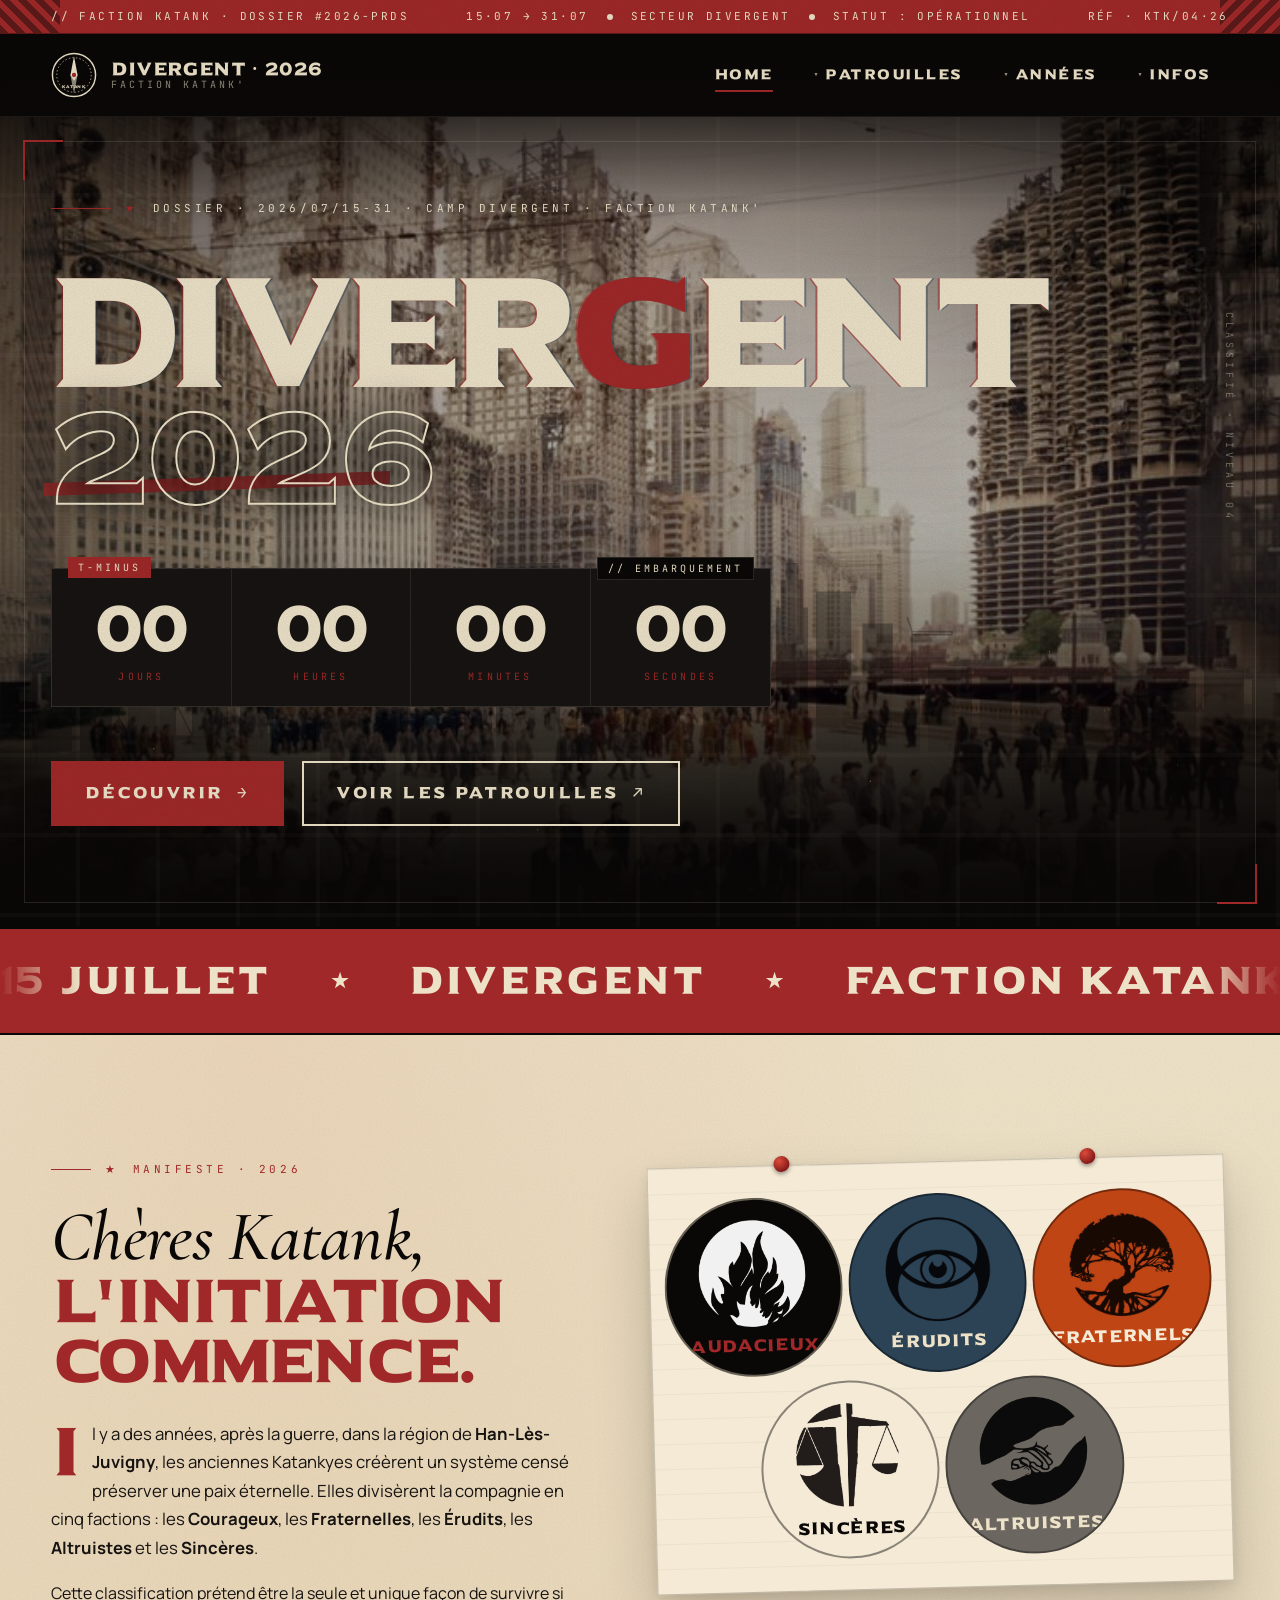
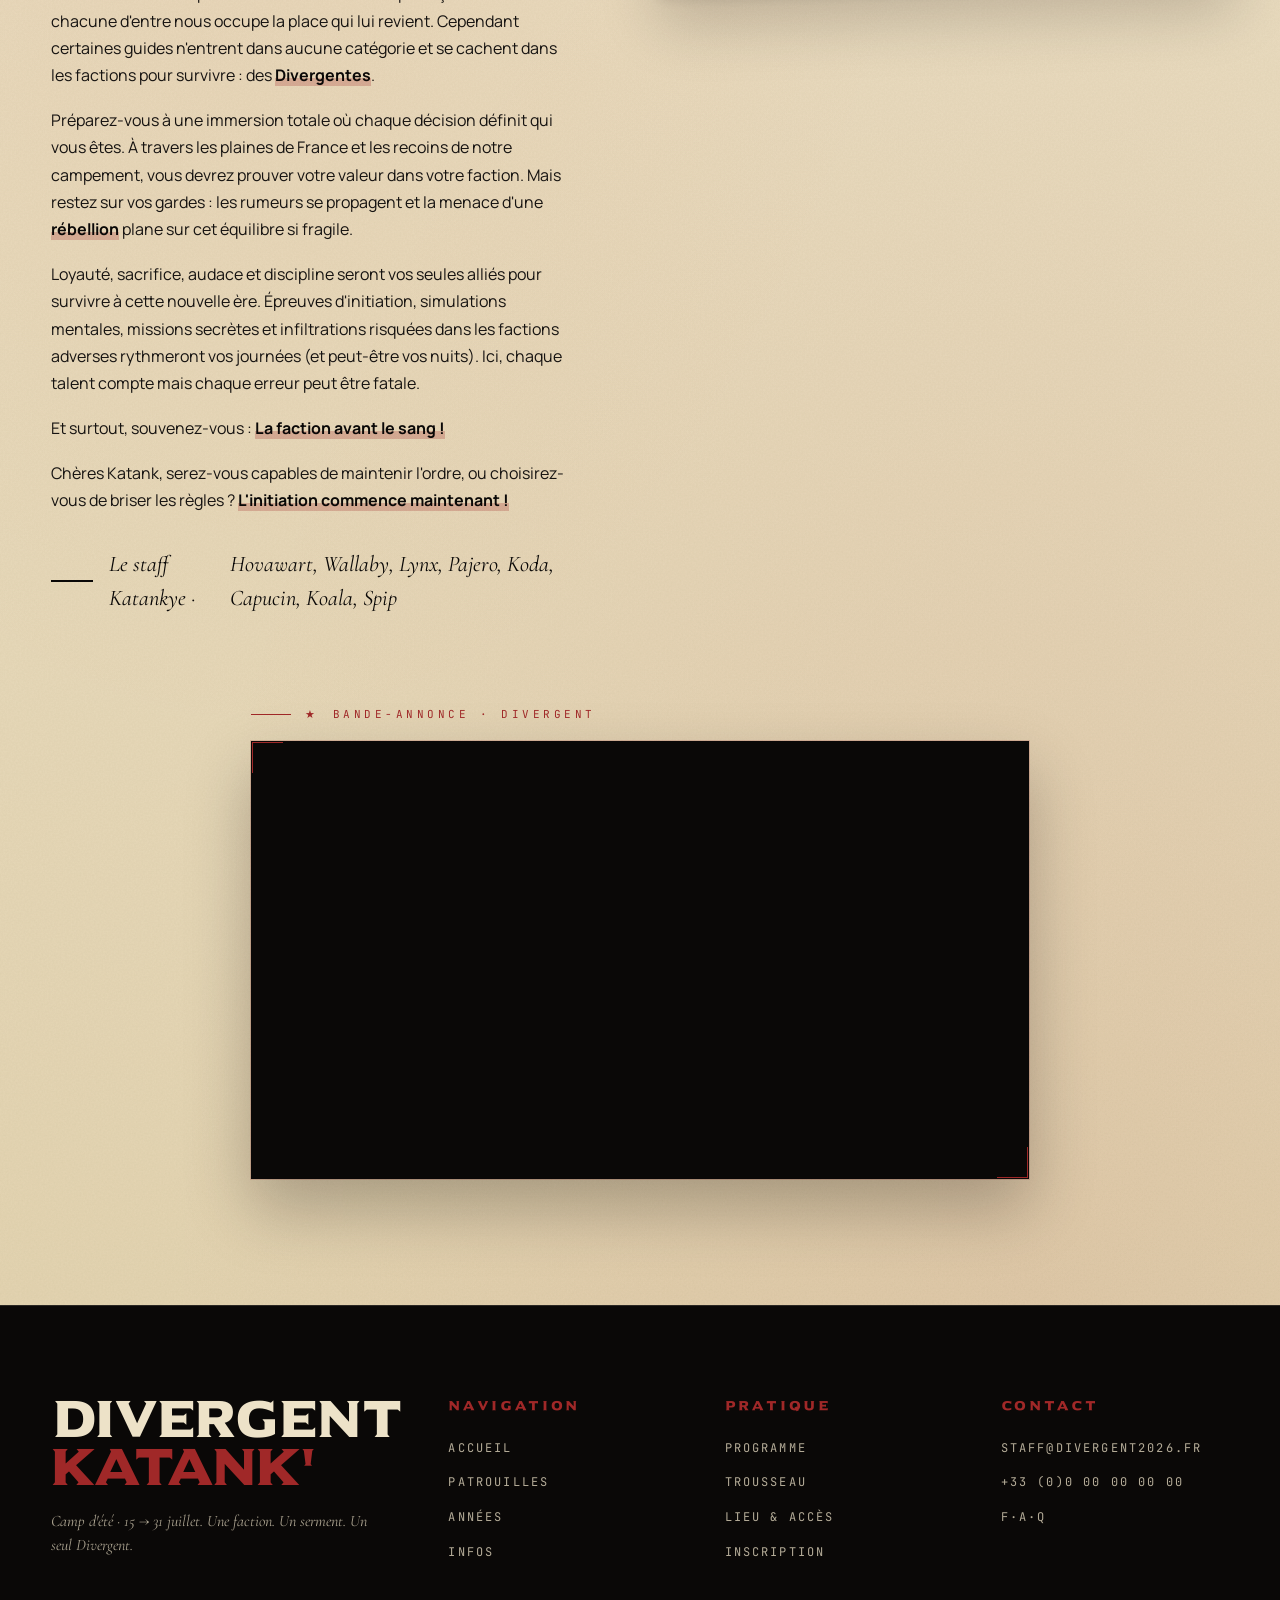
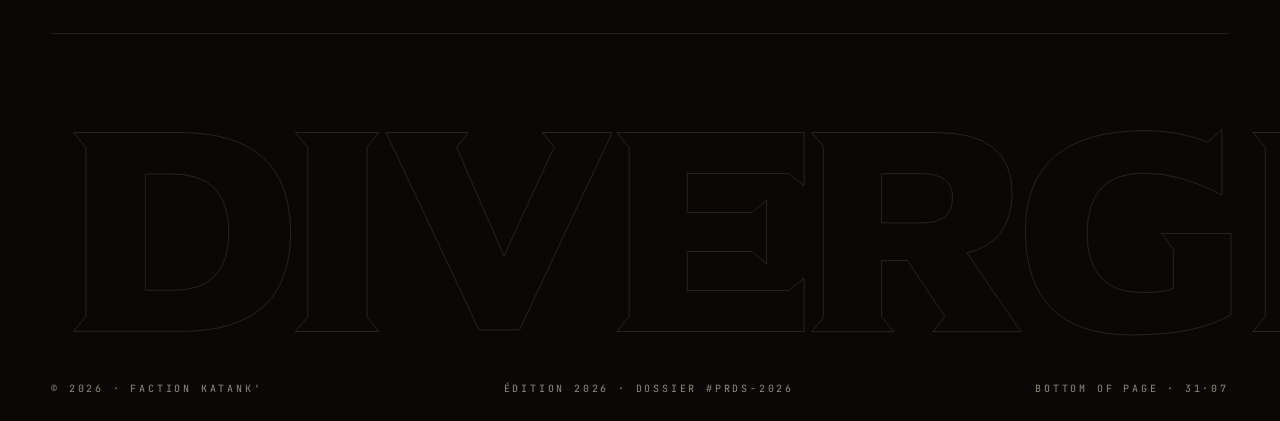
==== index.html @ 26ec63aa "Initial commit · site Divergent 2026 - 12 pages HTML (accueil, 5 patrouilles, 5 années, infos) - Sys" ====
<!DOCTYPE html>
<html lang="fr">
<head>
<meta charset="UTF-8">
<meta name="viewport" content="width=device-width, initial-scale=1.0">
<title>DIVERGENT 2026 — Camp Katank' · Le ralliement des brigands</title>
<meta name="description" content="DIVERGENT 2026 — Camp scout sur le thème Divergent. 15-31 juillet, faction Katank'. Patrouilles, années, infos.">
<link rel="stylesheet" href="css/style.css">
<link rel="icon" href="data:image/svg+xml,%3Csvg xmlns='http://www.w3.org/2000/svg' viewBox='0 0 32 32'%3E%3Crect width='32' height='32' fill='%23a02828'/%3E%3Ctext x='50%25' y='62%25' text-anchor='middle' font-family='Arial Black' font-size='20' fill='%23ede2c8' font-weight='900'%3EP%3C/text%3E%3C/svg%3E">
</head>
<body>

<!-- SVG sprite -->
<svg width="0" height="0" style="position:absolute" aria-hidden="true">
  <defs>
    <symbol id="ic-skull" viewBox="0 0 64 64">
      <path fill="currentColor" d="M32 6c-13 0-22 9-22 21 0 7 3 13 8 17v6c0 3 2 5 4 5h2v-7h3v7h3v-7h3v7h3v-7h3v7h3v-7h2c2 0 4-2 4-5v-6c5-4 8-10 8-17 0-12-9-21-22-21Zm-9 22a4 4 0 1 1 0 8 4 4 0 0 1 0-8Zm18 0a4 4 0 1 1 0 8 4 4 0 0 1 0-8Zm-9 8 4 8h-8l4-8Z"/>
    </symbol>
    <symbol id="ic-knives" viewBox="0 0 64 64">
      <path fill="currentColor" d="M10 8l16 26-4 4L6 12l4-4Zm44 0L38 34l4 4 16-22-4-4Zm-22 30 22 16-4 4-22-16 4-4Zm0 0L10 54l4 4 22-16-4-4Z"/>
    </symbol>
    <symbol id="ic-fleur" viewBox="0 0 64 64">
      <path fill="currentColor" d="M32 4l3 14 14-3-7 13 13 7-14 3 3 14-12-9-12 9 3-14-14-3 13-7-7-13 14 3 3-14Z"/>
    </symbol>
    <symbol id="ic-eye" viewBox="0 0 64 64">
      <circle cx="20" cy="32" r="22" fill="none" stroke="currentColor" stroke-width="3"/>
      <circle cx="44" cy="32" r="22" fill="none" stroke="currentColor" stroke-width="3"/>
      <path fill="none" stroke="currentColor" stroke-width="3" stroke-linejoin="round" d="M12 32 Q22 22 32 22 Q42 22 52 32 Q42 42 32 42 Q22 42 12 32 Z"/>
      <circle cx="32" cy="32" r="5" fill="currentColor"/>
    </symbol>
    <symbol id="ic-flame" viewBox="0 0 64 64">
      <path fill="currentColor" fill-rule="evenodd" d="M32 4
        C29 11 25 16 23 22 C22 26 23 28 25 30
        C22 30 19 32 18 35 C16 33 14 33 13 35
        C13 47 21 60 32 60 C43 60 51 47 51 35
        C50 33 48 33 46 35 C45 32 42 30 39 30
        C41 28 42 26 41 22 C39 16 35 11 32 4 Z
        M32 24 C30 28 28 31 28 36 C28 40 30 42 32 42 C34 42 36 40 36 36 C36 31 34 28 32 24 Z"/>
    </symbol>
    <symbol id="ic-compass" viewBox="0 0 64 64">
      <circle cx="32" cy="32" r="26" fill="none" stroke="currentColor" stroke-width="3"/>
      <circle cx="32" cy="32" r="3" fill="currentColor"/>
      <path fill="currentColor" d="M32 8l4 24-4 8-4-8z"/>
      <path fill="currentColor" opacity="0.55" d="M32 56l-4-24 4-8 4 8z"/>
    </symbol>
    <symbol id="ic-arrow" viewBox="0 0 64 64">
      <path fill="currentColor" d="M58 32 38 12v12H6v16h32v12z"/>
    </symbol>
    <symbol id="ic-knot" viewBox="0 0 64 64">
      <path fill="none" stroke="currentColor" stroke-width="4" stroke-linecap="round" d="M16 16c0 16 32 16 32 32M48 16c0 16-32 16-32 32"/>
    </symbol>
    <symbol id="ic-cross" viewBox="0 0 64 64">
      <path fill="currentColor" d="M28 4h8v22h22v8H36v26h-8V34H6v-8h22z"/>
    </symbol>
    <symbol id="ic-tree" viewBox="0 0 64 64">
      <!-- canopy : large dôme arrondi -->
      <path fill="currentColor" d="M14 26
        C12 32 13 38 17 40
        L47 40 C51 38 52 32 50 26
        C48 16 40 8 32 8 C24 8 16 16 14 26 Z"/>
      <!-- tronc -->
      <path fill="currentColor" d="M28 38 L36 38 L36 50 L28 50 Z"/>
      <!-- racines/branches pendantes -->
      <path fill="none" stroke="currentColor" stroke-width="2.5" stroke-linecap="round" d="M14 50 L20 50 M24 50 L26 50 M30 50 L34 50 M38 50 L40 50 M44 50 L50 50"/>
      <!-- sol -->
      <line x1="10" y1="56" x2="54" y2="56" stroke="currentColor" stroke-width="2.5" stroke-linecap="round"/>
    </symbol>
    <symbol id="ic-scales" viewBox="0 0 64 64">
      <!-- poignée du haut -->
      <rect x="28" y="4" width="8" height="5" fill="currentColor"/>
      <!-- pilier vertical -->
      <rect x="30" y="9" width="4" height="45" fill="currentColor"/>
      <!-- traverse horizontale -->
      <rect x="10" y="14" width="44" height="3" fill="currentColor"/>
      <!-- chaînes -->
      <line x1="14" y1="17" x2="10" y2="26" stroke="currentColor" stroke-width="2"/>
      <line x1="22" y1="17" x2="26" y2="26" stroke="currentColor" stroke-width="2"/>
      <line x1="42" y1="17" x2="38" y2="26" stroke="currentColor" stroke-width="2"/>
      <line x1="50" y1="17" x2="54" y2="26" stroke="currentColor" stroke-width="2"/>
      <!-- plateau gauche (triangle) -->
      <path fill="currentColor" d="M6 26 L30 26 L24 36 C22 38 14 38 12 36 Z"/>
      <!-- plateau droit -->
      <path fill="currentColor" d="M34 26 L58 26 L52 36 C50 38 42 38 40 36 Z"/>
      <!-- base -->
      <rect x="20" y="54" width="24" height="3" fill="currentColor"/>
    </symbol>
    <symbol id="ic-hands" viewBox="0 0 64 64">
      <!-- bras supérieur depuis l'angle haut-gauche, paume tournée vers le bas-droite -->
      <path fill="currentColor" d="M4 8
        C 18 8 30 14 38 22
        C 40 24 40 28 38 30
        L 34 32
        C 30 28 26 24 20 20
        C 14 16 8 14 4 14 Z"/>
      <!-- avant-bras inférieur depuis l'angle bas-droite, paume tournée vers le haut-gauche -->
      <path fill="currentColor" d="M60 56
        C 46 56 34 50 26 42
        C 24 40 24 36 26 34
        L 30 32
        C 34 36 38 40 44 44
        C 50 48 56 50 60 50 Z"/>
      <!-- jonction des deux mains au centre -->
      <path fill="currentColor" d="M28 28 L36 28 L36 36 L28 36 Z"/>
      <circle cx="32" cy="32" r="4" fill="currentColor"/>
    </symbol>

    <!-- Animal emblems (stylized) -->
    <symbol id="an-sika" viewBox="0 0 80 80">
      <path fill="none" stroke="currentColor" stroke-width="2.5" stroke-linejoin="round" d="M20 8c2 4 6 8 8 14m32-14c-2 4-6 8-8 14M14 14c2 4 6 6 10 8m42-8c-2 4-6 6-10 8M28 22c-4 4-8 14-8 24s8 26 20 26 20-16 20-26-4-20-8-24"/>
      <circle cx="33" cy="44" r="2.5" fill="currentColor"/>
      <circle cx="47" cy="44" r="2.5" fill="currentColor"/>
      <path fill="currentColor" d="M40 56l-5 6h10z"/>
    </symbol>
    <symbol id="an-corsac" viewBox="0 0 80 80">
      <path fill="none" stroke="currentColor" stroke-width="2.5" stroke-linejoin="round" d="M14 22 24 8l8 14m32 0L56 8 48 22M24 22c-6 6-10 18-10 28 0 16 12 22 26 22s26-6 26-22c0-10-4-22-10-28"/>
      <path fill="currentColor" d="M40 38c-4 0-8 4-8 8 4-2 8-2 8-2s4 0 8 2c0-4-4-8-8-8Z"/>
      <circle cx="32" cy="32" r="2.5" fill="currentColor"/>
      <circle cx="48" cy="32" r="2.5" fill="currentColor"/>
    </symbol>
    <symbol id="an-wallaby" viewBox="0 0 80 80">
      <path fill="none" stroke="currentColor" stroke-width="2.5" stroke-linejoin="round" d="M30 8c-4 6-6 14-6 20 0 8 6 14 16 14s16-6 16-14c0-6-2-14-6-20M24 36c-8 6-14 18-14 28h12l4-8h28l4 8h12c0-10-6-22-14-28"/>
      <circle cx="35" cy="22" r="2.5" fill="currentColor"/>
      <circle cx="45" cy="22" r="2.5" fill="currentColor"/>
    </symbol>
    <symbol id="an-choussingha" viewBox="0 0 80 80">
      <path fill="none" stroke="currentColor" stroke-width="2.5" stroke-linejoin="round" d="M24 6 28 22M40 4l-2 18M56 6 52 22m-22-4c-6 6-10 16-10 26 0 16 10 26 22 26s22-10 22-26c0-10-4-20-10-26"/>
      <circle cx="32" cy="40" r="2.5" fill="currentColor"/>
      <circle cx="48" cy="40" r="2.5" fill="currentColor"/>
      <path fill="currentColor" d="M40 52c-4 0-6 2-6 4l6 4 6-4c0-2-2-4-6-4Z"/>
    </symbol>
    <symbol id="an-spip" viewBox="0 0 80 80">
      <path fill="none" stroke="currentColor" stroke-width="2.5" stroke-linejoin="round" d="M28 14c-6-2-12 0-14 8s2 14 6 18c-4 4-8 12-8 22 0 8 12 14 28 14s28-6 28-14c0-10-4-18-8-22 4-4 8-10 6-18s-8-10-14-8M28 14c2-4 6-6 12-6s10 2 12 6"/>
      <circle cx="32" cy="44" r="2.5" fill="currentColor"/>
      <circle cx="48" cy="44" r="2.5" fill="currentColor"/>
    </symbol>
    <symbol id="an-hovawart" viewBox="0 0 80 80">
      <path fill="none" stroke="currentColor" stroke-width="2.5" stroke-linejoin="round" d="M20 14c-4 6-2 14 0 18-2 4-4 12-4 22 0 12 10 18 24 18s24-6 24-18c0-10-2-18-4-22 2-4 4-12 0-18-6 4-12 8-20 8s-14-4-20-8Z"/>
      <circle cx="32" cy="44" r="2.5" fill="currentColor"/>
      <circle cx="48" cy="44" r="2.5" fill="currentColor"/>
      <path fill="currentColor" d="M38 56h4l2 6h-8z"/>
    </symbol>
    <symbol id="an-lynx" viewBox="0 0 80 80">
      <path fill="none" stroke="currentColor" stroke-width="2.5" stroke-linejoin="round" d="M22 8 28 22m32-14L52 22m-30 0c-4 4-6 12-6 22 0 16 10 26 22 26s22-10 22-26c0-10-2-18-6-22"/>
      <path fill="currentColor" d="M30 38c2 0 4 2 4 4s-2 4-4 4-4-2-4-4 2-4 4-4Zm20 0c2 0 4 2 4 4s-2 4-4 4-4-2-4-4 2-4 4-4Z"/>
      <path fill="none" stroke="currentColor" stroke-width="2" d="M28 56c4 4 8 4 12 4s8 0 12-4"/>
    </symbol>
    <symbol id="an-barasingha" viewBox="0 0 80 80">
      <path fill="none" stroke="currentColor" stroke-width="2.5" stroke-linejoin="round" d="M16 8c2 6 6 12 10 16M64 8c-2 6-6 12-10 16M10 18c4 4 8 6 14 8m46-8c-4 4-8 6-14 8M22 18c4 4 6 8 8 14m38-14c-4 4-6 8-8 14M26 32c-4 6-8 16-8 24 0 14 10 22 22 22s22-8 22-22c0-8-4-18-8-24"/>
      <circle cx="33" cy="48" r="2.5" fill="currentColor"/>
      <circle cx="47" cy="48" r="2.5" fill="currentColor"/>
    </symbol>
  </defs>
</svg>

<div class="grain-overlay" aria-hidden="true"></div>

<!-- Top tape -->
<div class="top-tape" role="banner">
  <span>// FACTION KATANK · DOSSIER #2026-PRDS</span>
  <div class="top-tape__center">
    <span>15·07 → 31·07</span>
    <span class="top-tape__dot"></span>
    <span>SECTEUR DIVERGENT</span>
    <span class="top-tape__dot"></span>
    <span>STATUT : OPÉRATIONNEL</span>
  </div>
  <span>RÉF · KTK/04·26</span>
</div>

<!-- Header -->
<header class="site-header">
  <nav class="nav" aria-label="Navigation principale">
    <a href="index.html" class="logo" aria-label="Retour à l'accueil — DIVERGENT 2026">
      <svg class="logo__mark" viewBox="0 0 64 64" aria-hidden="true">
        <circle cx="32" cy="32" r="30" fill="none" stroke="currentColor" stroke-width="2"/>
        <circle cx="32" cy="32" r="24" fill="none" stroke="currentColor" stroke-width="1" stroke-dasharray="2 3"/>
        <path fill="currentColor" d="M32 6l5 26-5 8-5-8z"/>
        <path fill="currentColor" opacity="0.6" d="M32 58l-5-26 5-8 5 8z"/>
        <circle cx="32" cy="32" r="3" fill="#a02828"/>
        <text x="32" y="50" text-anchor="middle" font-family="Universal Serif, serif" font-size="6" fill="currentColor" font-weight="900" letter-spacing="1">KATANK</text>
      </svg>
      <span class="logo__txt">
        <span>Divergent · 2026</span>
        <small>Faction Katank'</small>
      </span>
    </a>

    <ul class="nav-list" role="menubar">
      <li class="nav-item"><a href="index.html" class="nav-link">Home</a></li>

      <li class="nav-item">
        <a href="patrouille-guepards.html" class="nav-link" aria-haspopup="true" aria-expanded="false">Patrouilles</a>
        <div class="dropdown">
          <a href="patrouille-guepards.html">Guépards <small>01</small></a>
          <a href="patrouille-loups.html">Loups <small>02</small></a>
          <a href="patrouille-eperviers.html">Eperviers <small>03</small></a>
          <a href="patrouille-pumas.html">Pumas <small>04</small></a>
          <a href="patrouille-castors.html">Castors <small>05</small></a>
        </div>
      </li>

      <li class="nav-item">
        <a href="annees.html" class="nav-link" aria-haspopup="true" aria-expanded="false">Années</a>
        <div class="dropdown">
          <a href="annee-1.html">1<sup>ère</sup> année <small>Recrues</small></a>
          <a href="annee-2.html">2<sup>ème</sup> année <small>Initiés</small></a>
          <a href="annee-3.html">3<sup>ème</sup> année <small>Coureurs</small></a>
          <a href="annee-4.html">4<sup>ème</sup> année <small>Vétérans</small></a>
          <a href="annee-5.html">5<sup>ème</sup> année <small>Doyens</small></a>
        </div>
      </li>

      <li class="nav-item">
        <a href="infos.html" class="nav-link" aria-haspopup="true" aria-expanded="false">Infos</a>
        <div class="dropdown">
          <a href="infos.html#programme">Programme <small>01</small></a>
          <a href="infos.html#trousseau">Trousseau <small>02</small></a>
          <a href="infos.html#lieu">Lieu &amp; Accès <small>03</small></a>
          <a href="infos.html#inscription">Inscription <small>04</small></a>
          <a href="infos.html#contact">Contact <small>05</small></a>
          <a href="infos.html#faq">F·A·Q <small>06</small></a>
        </div>
      </li>
    </ul>

    <button class="burger" aria-label="Ouvrir le menu" aria-expanded="false">
      <span></span><span></span><span></span>
    </button>
  </nav>
</header>

<!-- HERO -->
<section class="hero ink-bg" id="hero">

  <!-- Background : monde de Divergent — Chicago dévastée -->
  <div class="hero-bg" aria-hidden="true">
    <div class="hero-bg__photo"></div>
    <div class="hero-bg__fence"></div>

    <!-- skyline brisée façon Divergent : Willis Tower, Hancock, ponts, grues, antennes -->
    <svg class="hero-bg__skyline" viewBox="0 0 1600 600" preserveAspectRatio="xMidYMax slice">
      <defs>
        <linearGradient id="sky-grad" x1="0" y1="0" x2="0" y2="1">
          <stop offset="0%" stop-color="#0a0807" stop-opacity="0.55"/>
          <stop offset="60%" stop-color="#0a0807" stop-opacity="0.92"/>
          <stop offset="100%" stop-color="#0a0807" stop-opacity="1"/>
        </linearGradient>
        <linearGradient id="window-glow" x1="0" y1="0" x2="0" y2="1">
          <stop offset="0%" stop-color="#c44512" stop-opacity="0.6"/>
          <stop offset="100%" stop-color="#a02828" stop-opacity="0"/>
        </linearGradient>
      </defs>

      <!-- ground & rubble -->
      <path fill="url(#sky-grad)" d="M0 380
        L60 376 L80 384 L120 372 L160 380
        L200 360 L240 365 L280 348 L320 360
        L360 352 L400 360 L440 350 L480 358
        L520 348 L560 355 L600 348 L640 354
        L680 345 L720 352 L760 340 L800 348
        L840 340 L880 348 L920 336 L960 344
        L1000 336 L1040 342 L1080 332 L1120 340
        L1160 330 L1200 336 L1240 328 L1280 336
        L1320 328 L1360 336 L1400 326 L1440 332
        L1480 322 L1520 330 L1560 320 L1600 328
        L1600 600 L0 600 Z"/>

      <!-- background buildings (small/distant) -->
      <g fill="rgba(10,8,7,0.85)" stroke="rgba(196,69,21,0.10)" stroke-width="1">
        <rect x="40"  y="280" width="50" height="100"/>
        <rect x="100" y="290" width="40" height="90"/>
        <rect x="160" y="270" width="60" height="110"/>
        <rect x="240" y="285" width="45" height="95"/>
        <rect x="300" y="295" width="35" height="85"/>
        <rect x="345" y="275" width="55" height="105"/>
        <rect x="410" y="285" width="40" height="95"/>
        <rect x="460" y="290" width="50" height="90"/>
        <rect x="520" y="280" width="45" height="100"/>
        <rect x="580" y="295" width="35" height="85"/>
        <rect x="1050" y="285" width="50" height="95"/>
        <rect x="1110" y="295" width="40" height="85"/>
        <rect x="1160" y="275" width="55" height="105"/>
        <rect x="1225" y="285" width="40" height="95"/>
        <rect x="1275" y="295" width="50" height="85"/>
        <rect x="1335" y="280" width="45" height="100"/>
        <rect x="1390" y="285" width="55" height="95"/>
        <rect x="1455" y="295" width="40" height="85"/>
        <rect x="1505" y="278" width="50" height="102"/>
        <rect x="1565" y="290" width="35" height="90"/>
      </g>

      <!-- Mid-ground iconic skyscrapers -->
      <g fill="#0a0807" stroke="rgba(196,69,21,0.18)" stroke-width="1.5">
        <!-- Willis Tower (broken top) -->
        <path d="M620 100 L620 380 L700 380 L700 100 L686 100 L686 60 L678 60 L678 100 L670 100 L670 30 L660 22 L650 30 L650 100 L642 100 L642 78 L634 78 L634 100 Z"/>
        <!-- Antenna fractured -->
        <line x1="660" y1="22" x2="666" y2="-10" stroke="#0a0807" stroke-width="3"/>
        <line x1="660" y1="22" x2="652" y2="-4" stroke="#0a0807" stroke-width="2"/>
        <!-- Hancock Center (tapered) -->
        <path d="M880 380 L920 380 L928 110 L922 110 L920 50 L880 50 L878 110 L872 110 Z"/>
        <line x1="900" y1="50" x2="904" y2="0" stroke="#0a0807" stroke-width="3"/>
        <line x1="900" y1="50" x2="896" y2="10" stroke="#0a0807" stroke-width="2"/>
        <!-- Aon Center -->
        <rect x="780" y="160" width="70" height="220"/>
        <!-- Trump Tower (stepped) -->
        <path d="M970 380 L1010 380 L1010 200 L1004 200 L1004 165 L998 165 L998 130 L982 130 L982 165 L976 165 L976 200 L970 200 Z"/>
        <!-- Smaller tower with broken corner -->
        <path d="M730 380 L770 380 L770 240 L760 220 L745 230 L730 220 Z"/>
        <!-- Broken wall on the left -->
        <path d="M380 380 L460 380 L460 200 L455 195 L450 220 L440 210 L430 230 L420 215 L410 240 L400 225 L390 245 L385 230 L380 250 Z"/>
        <!-- Right side towers -->
        <rect x="1020" y="180" width="44" height="200"/>
        <rect x="1078" y="220" width="38" height="160"/>
      </g>

      <!-- Window glow rectangles (sparse, like surviving lights) -->
      <g fill="url(#window-glow)" opacity="0.8">
        <rect x="624" y="180" width="6" height="6"/>
        <rect x="640" y="200" width="6" height="6"/>
        <rect x="656" y="160" width="6" height="6"/>
        <rect x="676" y="240" width="6" height="6"/>
        <rect x="690" y="210" width="6" height="6"/>
        <rect x="884" y="220" width="6" height="6"/>
        <rect x="900" y="270" width="6" height="6"/>
        <rect x="916" y="190" width="6" height="6"/>
        <rect x="794" y="240" width="6" height="6"/>
        <rect x="810" y="280" width="6" height="6"/>
        <rect x="826" y="220" width="6" height="6"/>
        <rect x="980" y="220" width="6" height="6"/>
        <rect x="996" y="280" width="6" height="6"/>
        <rect x="1030" y="240" width="6" height="6"/>
        <rect x="1046" y="290" width="6" height="6"/>
        <rect x="1086" y="280" width="6" height="6"/>
        <rect x="1102" y="320" width="6" height="6"/>
      </g>

      <!-- Cranes / antennas -->
      <g stroke="#0a0807" stroke-width="2" fill="none" opacity="0.9">
        <path d="M520 380 L520 240 L580 240 L580 244 L520 244 M520 240 L514 220"/>
        <path d="M1140 380 L1140 230 L1190 230 L1190 234 L1140 234 M1140 230 L1134 212"/>
      </g>

      <!-- Bridge fragment (Divergent's broken bridge) -->
      <g fill="#0a0807" stroke="rgba(196,69,21,0.25)" stroke-width="1.5">
        <path d="M0 360 L260 360 L260 366 L0 366 Z"/>
        <path d="M0 348 L80 348 L80 354 L0 354 Z" opacity="0.7"/>
        <!-- Bridge truss -->
        <path d="M40 360 L60 320 L80 360 L100 320 L120 360 L140 320 L160 360 L180 320 L200 360 L220 320 L240 360" stroke="#0a0807" stroke-width="2" fill="none"/>
        <!-- Broken end -->
        <path d="M260 360 L290 380 L320 360 L300 380 L260 366 Z" opacity="0.7"/>
      </g>
      <g fill="#0a0807" stroke="rgba(196,69,21,0.20)" stroke-width="1.5">
        <path d="M1340 360 L1600 360 L1600 366 L1340 366 Z"/>
        <path d="M1500 348 L1600 348 L1600 354 L1500 354 Z" opacity="0.7"/>
        <path d="M1360 360 L1380 322 L1400 360 L1420 322 L1440 360 L1460 322 L1480 360 L1500 322 L1520 360 L1540 322 L1560 360" stroke="#0a0807" stroke-width="2" fill="none"/>
      </g>

      <!-- The fence : iconic Divergent wall -->
      <g stroke="rgba(237,226,200,0.10)" stroke-width="1" fill="none">
        <path d="M0 380 L0 240 M40 380 L40 230 M80 380 L80 235 M1520 380 L1520 230 M1560 380 L1560 240 M1600 380 L1600 235"/>
        <path d="M0 240 L80 235 M1520 230 L1600 235"/>
      </g>

      <!-- Lone scout silhouette on a ledge (Tris-style) -->
      <g fill="#0a0807" transform="translate(750 380)">
        <rect x="-40" y="-8" width="80" height="8"/>
        <path d="M0 -8 L0 -28 M-4 -28 L4 -28 L4 -50 L-4 -50 Z M0 -50 L0 -62 L-3 -64 L3 -64 Z"/>
      </g>
    </svg>

    <!-- Faction emblems drifting -->
    <svg class="hero-bg__faction hero-bg__faction--1" viewBox="0 0 100 100"><circle cx="50" cy="50" r="46" fill="none" stroke="currentColor" stroke-width="0.6"/><circle cx="50" cy="50" r="34" fill="none" stroke="currentColor" stroke-width="0.6"/><path d="M50 6 L54 50 L50 54 L46 50 Z M50 94 L54 50 L50 46 L46 50 Z M6 50 L50 46 L54 50 L50 54 Z M94 50 L50 54 L46 50 L50 46 Z" fill="currentColor"/><text x="50" y="82" text-anchor="middle" font-family="Universal Serif, serif" font-size="6" fill="currentColor" letter-spacing="2">DAUNTLESS</text></svg>
    <svg class="hero-bg__faction hero-bg__faction--2" viewBox="0 0 100 100"><circle cx="50" cy="50" r="46" fill="none" stroke="currentColor" stroke-width="0.6"/><path d="M50 14 L86 50 L50 86 L14 50 Z" fill="none" stroke="currentColor" stroke-width="0.6"/><circle cx="50" cy="50" r="6" fill="currentColor"/><text x="50" y="92" text-anchor="middle" font-family="Universal Serif, serif" font-size="6" fill="currentColor" letter-spacing="2">KATANK</text></svg>

    <div class="hero-bg__fog"></div>
    <div class="hero-bg__embers"></div>
    <div class="hero-bg__vignette"></div>
  </div>

  <div class="hero__brackets" aria-hidden="true"></div>

  <div class="hero__codeline" data-reveal>
    <span>★</span>
    DOSSIER · 2026/07/15-31 · CAMP&nbsp;DIVERGENT · FACTION&nbsp;KATANK'
  </div>

  <h1 class="hero__title" data-reveal data-reveal-delay="1">
    <span class="hero__divergent">DIVER<em>G</em>ENT</span>
    <span class="hero__row2">
      <span class="hero__year">2026</span>
    </span>
  </h1>

  <div class="countdown" data-reveal data-reveal-delay="2" aria-label="Compte à rebours avant le départ">
    <div class="cd-cell"><span class="cd-num" id="cd-d">00</span><span class="cd-lbl">Jours</span></div>
    <div class="cd-cell"><span class="cd-num" id="cd-h">00</span><span class="cd-lbl">Heures</span></div>
    <div class="cd-cell"><span class="cd-num" id="cd-m">00</span><span class="cd-lbl">Minutes</span></div>
    <div class="cd-cell"><span class="cd-num" id="cd-s">00</span><span class="cd-lbl">Secondes</span></div>
  </div>

  <div class="cta-row" data-reveal data-reveal-delay="3">
    <a class="btn btn--primary" href="#welcome">
      <span>Découvrir</span>
      <span class="btn__arrow">→</span>
    </a>
    <a class="btn btn--ghost" href="patrouille-guepards.html">
      <span>Voir les Patrouilles</span>
      <span class="btn__arrow">↗</span>
    </a>
  </div>

  <div class="hero__meta">CLASSIFIÉ · NIVEAU 04</div>
</section>

<!-- Marquee -->
<div class="marquee" aria-hidden="true">
  <div class="marquee__track">
    <span class="marquee__item">15 JUILLET<span class="marquee__star"></span>DIVERGENT<span class="marquee__star"></span>FACTION KATANK'<span class="marquee__star"></span>HAN-LÈS-JUVIGNY<span class="marquee__star"></span>15 JUILLET<span class="marquee__star"></span>DIVERGENT<span class="marquee__star"></span>FACTION KATANK'<span class="marquee__star"></span>HAN-LÈS-JUVIGNY<span class="marquee__star"></span></span>
    <span class="marquee__item" aria-hidden="true">15 JUILLET<span class="marquee__star"></span>DIVERGENT<span class="marquee__star"></span>FACTION KATANK'<span class="marquee__star"></span>HAN-LÈS-JUVIGNY<span class="marquee__star"></span>15 JUILLET<span class="marquee__star"></span>DIVERGENT<span class="marquee__star"></span>FACTION KATANK'<span class="marquee__star"></span>HAN-LÈS-JUVIGNY<span class="marquee__star"></span></span>
  </div>
</div>

<!-- Welcome -->
<section class="welcome paper-bg" id="welcome">
  <div class="welcome__inner">
    <div data-reveal>
      <p class="welcome__label"><span>★</span> Manifeste · 2026</p>
      <h2 class="welcome__title">
        Chères Katank,
        <em>l'initiation commence.</em>
      </h2>

      <p class="welcome__lead">
        Il y a des années, après la guerre, dans la région de <strong>Han-Lès-Juvigny</strong>,
        les anciennes Katankyes créèrent un système censé préserver une paix éternelle. Elles
        divisèrent la compagnie en cinq factions : les <strong>Courageux</strong>, les
        <strong>Fraternelles</strong>, les <strong>Érudits</strong>, les
        <strong>Altruistes</strong> et les <strong>Sincères</strong>.
      </p>

      <div class="welcome__body">
        <p>
          Cette classification prétend être la seule et unique façon de survivre si chacune
          d'entre nous occupe la place qui lui revient. Cependant certaines guides n'entrent
          dans aucune catégorie et se cachent dans les factions pour survivre :
          des <strong>Divergentes</strong>.
        </p>
        <p>
          Préparez-vous à une immersion totale où chaque décision définit qui vous êtes. À
          travers les plaines de France et les recoins de notre campement, vous devrez prouver
          votre valeur dans votre faction. Mais restez sur vos gardes : les rumeurs se
          propagent et la menace d'une <strong>rébellion</strong> plane sur cet équilibre si fragile.
        </p>
        <p>
          Loyauté, sacrifice, audace et discipline seront vos seules alliés pour survivre à
          cette nouvelle ère. Épreuves d'initiation, simulations mentales, missions secrètes
          et infiltrations risquées dans les factions adverses rythmeront vos journées
          (et peut-être vos nuits). Ici, chaque talent compte mais chaque erreur peut être fatale.
        </p>
        <p>
          Et surtout, souvenez-vous : <strong>La faction avant le sang !</strong>
        </p>
        <p>
          Chères Katank, serez-vous capables de maintenir l'ordre, ou choisirez-vous de
          briser les règles ? <strong>L'initiation commence maintenant !</strong>
        </p>
      </div>

      <p class="welcome__signature">
        Le staff Katankye &middot;
        <em>Hovawart, Wallaby, Lynx, Pajero, Koda, Capucin, Koala, Spip</em>
      </p>
    </div>

    <!-- Stickers -->
    <aside class="stickers" data-reveal data-reveal-delay="2" aria-label="Planche d'autocollants du camp">
      <div class="stickers__sheet">
        <div class="stickers__pin stickers__pin--l" aria-hidden="true"></div>
        <div class="stickers__pin stickers__pin--r" aria-hidden="true"></div>
        <div class="stickers__grid stickers__grid--five">
          <div class="sticker sticker--faction" data-faction="audacieux">
            <img src="assets/faction-audacieux.jpg" alt="Audacieux — flamme">
            <span>Audacieux</span>
          </div>
          <div class="sticker sticker--faction" data-faction="erudits">
            <img src="assets/faction-erudits.jpg" alt="Érudits — œil">
            <span>Érudits</span>
          </div>
          <div class="sticker sticker--faction" data-faction="fraternels">
            <img src="assets/faction-fraternels.jpg" alt="Fraternels — arbre">
            <span>Fraternels</span>
          </div>
          <div class="sticker sticker--faction" data-faction="sinceres">
            <img src="assets/faction-sinceres.jpg" alt="Sincères — balance">
            <span>Sincères</span>
          </div>
          <div class="sticker sticker--faction" data-faction="altruistes">
            <img src="assets/faction-altruistes.jpg" alt="Altruistes — mains">
            <span>Altruistes</span>
          </div>
        </div>
      </div>
    </aside>
  </div>

  <!-- Trailer / vidéo Divergent -->
  <div class="welcome__video" data-reveal>
    <p class="section-eyebrow"><span>★</span> Bande-annonce · Divergent</p>
    <div class="video-frame">
      <iframe
        src="https://www.youtube-nocookie.com/embed/5Ox8GEL7vr8?rel=0&modestbranding=1"
        title="Bande-annonce — Divergent"
        loading="lazy"
        allow="accelerometer; autoplay; clipboard-write; encrypted-media; gyroscope; picture-in-picture; web-share"
        referrerpolicy="strict-origin-when-cross-origin"
        allowfullscreen></iframe>
    </div>
  </div>
</section>

<!-- Footer -->
<footer class="footer" id="footer">
  <div class="footer__inner">
    <div class="footer__top">
      <div>
        <h3 class="footer__brand">Divergent<br><em>Katank'</em></h3>
        <p class="footer__tag">
          Camp d'été · 15&nbsp;→&nbsp;31 juillet. Une faction. Un serment. Un seul Divergent.
        </p>
      </div>
      <div class="footer__col">
        <h4>Navigation</h4>
        <ul>
          <li><a href="index.html">Accueil</a></li>
          <li><a href="patrouille-guepards.html">Patrouilles</a></li>
          <li><a href="annees.html">Années</a></li>
          <li><a href="infos.html">Infos</a></li>
        </ul>
      </div>
      <div class="footer__col">
        <h4>Pratique</h4>
        <ul>
          <li><a href="infos.html#programme">Programme</a></li>
          <li><a href="infos.html#trousseau">Trousseau</a></li>
          <li><a href="infos.html#lieu">Lieu &amp; accès</a></li>
          <li><a href="infos.html#inscription">Inscription</a></li>
        </ul>
      </div>
      <div class="footer__col">
        <h4>Contact</h4>
        <ul>
          <li><a href="mailto:staff@divergent2026.fr">staff@divergent2026.fr</a></li>
          <li><a href="tel:+33000000000">+33 (0)0 00 00 00 00</a></li>
          <li><a href="infos.html#faq">F·A·Q</a></li>
        </ul>
      </div>
    </div>

    <div class="footer__bigword" aria-hidden="true">DIVERGENT</div>

    <div class="footer__bottom">
      <span>© <span id="current-year">2026</span> · Faction Katank'</span>
      <span>Édition 2026 · Dossier #PRDS-2026</span>
      <span>Bottom of page · 31·07</span>
    </div>
  </div>
</footer>

<script src="js/main.js"></script>
</body>
</html>
---- css/style.css ----
@charset "UTF-8";
/* ============================================================
   DIVERGENT 2026 — Camp Katank'
   Système de design : dystopique factional, parchemin / sang / acier
   ============================================================ */

@import url('https://fonts.googleapis.com/css2?family=Cormorant+Garamond:ital,wght@0,400;0,600;1,400;1,500;1,600&family=JetBrains+Mono:wght@400;500;700&family=Manrope:wght@300;400;500;600;700;800&display=swap');

/* Police personnalisée Universal Serif — utilisée pour tous les gros titres */
@font-face {
  font-family: 'Universal Serif';
  src: url('../assets/fonts/Universal%20Serif.ttf') format('truetype');
  font-weight: 100 900;
  font-style: normal;
  font-display: swap;
}

/* ---------- Tokens ---------- */
:root {
  --ink:        #0a0807;
  --ink-soft:   #161311;
  --ink-2:      #1f1a16;
  --paper:      #ede2c8;
  --paper-2:    #e3d4b1;
  --paper-deep: #d9caa6;
  --bone:       #f4ead5;
  --blood:      #a02828;
  --blood-deep: #6b1818;
  --rust:       #c04515;
  --steel:      #2c4356;
  --moss:       #4a5a3a;
  --gold:       #c9a44d;
  --gold-deep:  #8b6f2a;
  --ash:        #6b6660;
  --ash-2:      #3a3631;

  --f-stencil: 'Universal Serif', 'Arial Narrow', serif;
  --f-serif:   'Cormorant Garamond', 'Times New Roman', serif;
  --f-mono:    'JetBrains Mono', 'Courier New', monospace;
  --f-body:    'Manrope', system-ui, sans-serif;

  --gutter: clamp(1.25rem, 4vw, 4rem);
  --maxw: 1440px;
}

/* ---------- Reset ---------- */
*, *::before, *::after { box-sizing: border-box; margin: 0; padding: 0; }
html { scroll-behavior: smooth; -webkit-text-size-adjust: 100%; }
body {
  font-family: var(--f-body);
  background: var(--ink);
  color: var(--paper);
  line-height: 1.55;
  font-weight: 400;
  overflow-x: hidden;
  min-height: 100vh;
}
img, svg { display: block; max-width: 100%; }
button { font: inherit; color: inherit; background: none; border: 0; cursor: pointer; }
a { color: inherit; text-decoration: none; }
ul { list-style: none; }

/* ---------- Grain & paper textures ---------- */
.grain-overlay {
  position: fixed;
  inset: 0;
  pointer-events: none;
  z-index: 200;
  opacity: 0.18;
  mix-blend-mode: multiply;
  background-image: url("data:image/svg+xml,%3Csvg xmlns='http://www.w3.org/2000/svg' width='240' height='240'%3E%3Cfilter id='n'%3E%3CfeTurbulence type='fractalNoise' baseFrequency='0.85' numOctaves='3' stitchTiles='stitch'/%3E%3CfeColorMatrix values='0 0 0 0 0  0 0 0 0 0  0 0 0 0 0  0 0 0 0.55 0'/%3E%3C/filter%3E%3Crect width='240' height='240' filter='url(%23n)'/%3E%3C/svg%3E");
}
.paper-bg {
  background:
    radial-gradient(ellipse at 20% 0%, rgba(192,69,21,0.08), transparent 50%),
    radial-gradient(ellipse at 80% 100%, rgba(160,40,40,0.07), transparent 60%),
    linear-gradient(180deg, var(--paper) 0%, var(--paper-2) 100%);
  color: var(--ink);
  position: relative;
}
.paper-bg::before {
  content: "";
  position: absolute;
  inset: 0;
  pointer-events: none;
  opacity: 0.35;
  mix-blend-mode: multiply;
  background-image: url("data:image/svg+xml,%3Csvg xmlns='http://www.w3.org/2000/svg' width='320' height='320'%3E%3Cfilter id='p'%3E%3CfeTurbulence type='fractalNoise' baseFrequency='0.55' numOctaves='2'/%3E%3CfeColorMatrix values='0 0 0 0 0.3  0 0 0 0 0.2  0 0 0 0 0.1  0 0 0 0.18 0'/%3E%3C/filter%3E%3Crect width='320' height='320' filter='url(%23p)'/%3E%3C/svg%3E");
}
.ink-bg {
  background:
    radial-gradient(ellipse at 70% 10%, rgba(160,40,40,0.16), transparent 55%),
    radial-gradient(ellipse at 10% 90%, rgba(44,67,86,0.20), transparent 60%),
    linear-gradient(180deg, var(--ink) 0%, var(--ink-soft) 100%);
}

/* ---------- Top tape ---------- */
.top-tape {
  background: var(--blood);
  color: var(--paper);
  font-family: var(--f-mono);
  font-size: 11px;
  letter-spacing: 0.22em;
  text-transform: uppercase;
  padding: 8px var(--gutter);
  display: flex;
  justify-content: space-between;
  align-items: center;
  border-bottom: 1px solid rgba(0,0,0,0.4);
  position: relative;
  z-index: 50;
}
.top-tape::before, .top-tape::after {
  content: "";
  position: absolute;
  top: 0; bottom: 0;
  width: 60px;
  background:
    repeating-linear-gradient(45deg, var(--ink) 0 6px, transparent 6px 12px);
  opacity: 0.45;
}
.top-tape::before { left: 0; }
.top-tape::after { right: 0; transform: scaleX(-1); }
.top-tape span { position: relative; z-index: 1; }
.top-tape__center { display: flex; gap: 18px; align-items: center; }
.top-tape__dot { width: 6px; height: 6px; background: var(--paper); border-radius: 50%; display: inline-block; }

/* ---------- Header / Nav ---------- */
.site-header {
  position: sticky;
  top: 0;
  z-index: 100;
  background:
    linear-gradient(180deg, rgba(10,8,7,0.96), rgba(10,8,7,0.86));
  backdrop-filter: blur(6px);
  border-bottom: 1px solid rgba(237,226,200,0.08);
}
.site-header.on-paper {
  background: linear-gradient(180deg, rgba(237,226,200,0.97), rgba(237,226,200,0.88));
  border-bottom: 1px solid rgba(10,8,7,0.18);
}
.nav {
  max-width: var(--maxw);
  margin: 0 auto;
  padding: 18px var(--gutter);
  display: flex;
  align-items: center;
  justify-content: space-between;
  gap: 32px;
  position: relative;
}
.logo {
  display: flex;
  align-items: center;
  gap: 14px;
  font-family: var(--f-stencil);
  font-weight: 800;
  letter-spacing: 0.08em;
  font-size: 18px;
  text-transform: uppercase;
}
.logo__mark {
  width: 46px;
  height: 46px;
  flex-shrink: 0;
  filter: drop-shadow(0 0 0 transparent);
  transition: transform .4s cubic-bezier(.2,.8,.2,1);
}
.logo:hover .logo__mark { transform: rotate(-12deg) scale(1.05); }
.logo__txt {
  display: flex;
  flex-direction: column;
  line-height: 1;
  gap: 2px;
}
.logo__txt small {
  font-family: var(--f-mono);
  font-weight: 400;
  font-size: 10px;
  letter-spacing: 0.3em;
  opacity: 0.6;
  text-transform: uppercase;
}

.nav-list {
  display: flex;
  gap: 4px;
  align-items: center;
}
.nav-item { position: relative; }
.nav-link {
  display: inline-flex;
  align-items: center;
  gap: 6px;
  padding: 12px 18px;
  font-family: var(--f-stencil);
  font-weight: 700;
  font-size: 14px;
  letter-spacing: 0.18em;
  text-transform: uppercase;
  position: relative;
  transition: color .25s ease;
}
.nav-link::after {
  content: "";
  position: absolute;
  left: 18px; right: 18px; bottom: 6px;
  height: 2px;
  background: var(--blood);
  transform: scaleX(0);
  transform-origin: left;
  transition: transform .35s cubic-bezier(.2,.8,.2,1);
}
.nav-link:hover::after,
.nav-item.is-active > .nav-link::after { transform: scaleX(1); }
.nav-link[aria-haspopup]::before {
  content: "▾";
  font-family: var(--f-mono);
  font-size: 10px;
  margin-right: -2px;
  opacity: 0.7;
}

.dropdown {
  position: absolute;
  top: calc(100% + 4px);
  left: 0;
  min-width: 240px;
  background: var(--ink-soft);
  border: 1px solid rgba(237,226,200,0.12);
  padding: 10px;
  opacity: 0;
  pointer-events: none;
  transform: translateY(-6px);
  transition: opacity .25s ease, transform .25s ease;
  z-index: 90;
  box-shadow: 0 30px 60px rgba(0,0,0,0.45), 0 0 0 1px rgba(160,40,40,0.18);
}
.on-paper .dropdown { background: var(--bone); border-color: rgba(10,8,7,0.18); }
.nav-item:hover .dropdown,
.nav-item:focus-within .dropdown,
.nav-item.is-open .dropdown {
  opacity: 1;
  pointer-events: auto;
  transform: translateY(0);
}
.dropdown a {
  display: flex;
  justify-content: space-between;
  align-items: center;
  padding: 10px 14px;
  font-family: var(--f-stencil);
  font-weight: 700;
  font-size: 13px;
  letter-spacing: 0.16em;
  text-transform: uppercase;
  border-left: 2px solid transparent;
  transition: background .2s, border-color .2s, color .2s;
}
.dropdown a:hover {
  background: rgba(160,40,40,0.12);
  border-left-color: var(--blood);
  color: var(--blood);
}
.dropdown a small {
  font-family: var(--f-mono);
  font-size: 10px;
  letter-spacing: 0.2em;
  opacity: 0.5;
}

.burger {
  display: none;
  width: 36px; height: 36px;
  position: relative;
}
.burger span {
  position: absolute;
  left: 6px; right: 6px;
  height: 2px;
  background: currentColor;
  transition: transform .3s, opacity .3s, top .3s;
}
.burger span:nth-child(1) { top: 12px; }
.burger span:nth-child(2) { top: 18px; }
.burger span:nth-child(3) { top: 24px; }
.burger.is-open span:nth-child(1) { top: 18px; transform: rotate(45deg); }
.burger.is-open span:nth-child(2) { opacity: 0; }
.burger.is-open span:nth-child(3) { top: 18px; transform: rotate(-45deg); }

/* ---------- HERO ---------- */
.hero {
  position: relative;
  min-height: calc(100vh - 90px);
  padding: clamp(40px, 8vh, 100px) var(--gutter) clamp(60px, 10vh, 140px);
  display: grid;
  grid-template-columns: 1fr;
  gap: clamp(40px, 6vh, 80px);
  align-content: center;
  overflow: hidden;
  isolation: isolate;
}
.hero::after {
  content: "";
  position: absolute;
  inset: 0;
  background-image:
    linear-gradient(transparent 95%, rgba(237,226,200,0.05) 95%),
    linear-gradient(90deg, transparent 95%, rgba(237,226,200,0.05) 95%);
  background-size: 80px 80px;
  pointer-events: none;
  opacity: 0.5;
  z-index: 0;
}

/* === Divergent hero background === */
.hero-bg {
  position: absolute;
  inset: 0;
  z-index: -1;
  pointer-events: none;
  overflow: hidden;
}
.hero-bg__photo {
  position: absolute;
  inset: 0;
  background-color: #1a1208;
  background-image:
    /* Image fournie par l'utilisateur — Divergent (ville fortifiée) */
    url('../assets/hero-bg.jpg?v=2'),
    /* fallback Unsplash (au cas où le fichier local manque) */
    url('https://images.unsplash.com/photo-1477959858617-67f85cf4f1df?w=1920&q=70&auto=format&fit=crop'),
    /* fallback gradient final */
    radial-gradient(ellipse at 50% 80%, #c44512 0%, #6b1818 30%, #1a1208 60%, #050302 100%);
  background-size: cover, cover, cover;
  background-position: center center, center 45%, center 40%;
  background-repeat: no-repeat;
  filter: contrast(1.08) saturate(0.80) brightness(0.72);
}
.hero-bg__photo::after {
  content: "";
  position: absolute;
  inset: 0;
  background:
    /* tinte chaude rougeoyante en haut, sombre en bas pour la lisibilité */
    linear-gradient(180deg,
      rgba(196, 69, 21, 0.18) 0%,
      rgba(120, 38, 18, 0.10) 22%,
      rgba(40, 26, 18, 0.06) 50%,
      rgba(10, 8, 7, 0.45) 80%,
      rgba(10, 8, 7, 0.92) 100%);
  mix-blend-mode: multiply;
}
.hero-bg__photo::before {
  content: "";
  position: absolute;
  inset: 0;
  background:
    radial-gradient(ellipse at 50% 28%, rgba(196,69,21,0.30), transparent 50%),
    radial-gradient(ellipse at 78% 62%, rgba(160,40,40,0.22), transparent 55%),
    radial-gradient(ellipse at 12% 70%, rgba(44,67,86,0.20), transparent 55%);
  mix-blend-mode: screen;
  opacity: 0.7;
}

/* fence / chain pattern across the whole bg */
.hero-bg__fence {
  position: absolute;
  inset: 0;
  background-image:
    linear-gradient(0deg, rgba(237,226,200,0.05) 1px, transparent 1px),
    linear-gradient(90deg, rgba(237,226,200,0.05) 1px, transparent 1px);
  background-size: 60px 60px;
  opacity: 0.5;
  mask-image: linear-gradient(180deg, transparent 0%, black 25%, black 75%, transparent 100%);
}

/* SVG silhouette layer — décor d'appoint, en retrait quand la photo est présente */
.hero-bg__skyline {
  position: absolute;
  left: 0; right: 0; bottom: 0;
  width: 100%;
  height: 45%;
  display: block;
  opacity: 0.35;
  filter: drop-shadow(0 -8px 30px rgba(196,69,21,0.20));
  mix-blend-mode: multiply;
}

/* Faction emblems faintly drifting in sky */
.hero-bg__faction {
  position: absolute;
  width: 320px; height: 320px;
  opacity: 0.07;
  color: var(--paper);
  pointer-events: none;
  animation: faction-drift 24s ease-in-out infinite alternate;
}
.hero-bg__faction--1 { top: 8%; left: 6%; }
.hero-bg__faction--2 { top: 14%; right: 4%; width: 240px; height: 240px; opacity: 0.05; animation-delay: -12s; animation-duration: 32s; }
@keyframes faction-drift {
  from { transform: translateY(0) rotate(-3deg); }
  to   { transform: translateY(-18px) rotate(3deg); }
}

/* embers / floating particles */
.hero-bg__embers {
  position: absolute;
  inset: 0;
  background-image:
    radial-gradient(2px 2px at 12% 78%, rgba(255,180,90,0.85), transparent 60%),
    radial-gradient(1px 1px at 28% 64%, rgba(255,160,80,0.85), transparent 60%),
    radial-gradient(2px 2px at 42% 88%, rgba(255,200,110,0.85), transparent 60%),
    radial-gradient(1px 1px at 56% 70%, rgba(255,170,80,0.75), transparent 60%),
    radial-gradient(2px 2px at 68% 82%, rgba(255,210,120,0.85), transparent 60%),
    radial-gradient(1px 1px at 82% 66%, rgba(255,170,80,0.85), transparent 60%),
    radial-gradient(1.5px 1.5px at 92% 80%, rgba(255,200,110,0.75), transparent 60%),
    radial-gradient(1px 1px at 35% 72%, rgba(255,150,80,0.65), transparent 60%);
  background-size: 100% 100%;
  animation: ember-rise 11s linear infinite;
  opacity: 0.9;
  mix-blend-mode: screen;
}
@keyframes ember-rise {
  from { transform: translateY(40px); opacity: 0; }
  20%  { opacity: 0.9; }
  to   { transform: translateY(-260px); opacity: 0; }
}

/* fog band that slowly drifts */
.hero-bg__fog {
  position: absolute;
  left: -10%; right: -10%; bottom: 28%;
  height: 38%;
  background:
    linear-gradient(180deg, transparent 0%, rgba(237,226,200,0.06) 35%, rgba(237,226,200,0.10) 50%, rgba(237,226,200,0.06) 65%, transparent 100%);
  filter: blur(8px);
  animation: fog-drift 24s ease-in-out infinite alternate;
  mix-blend-mode: screen;
}
@keyframes fog-drift {
  from { transform: translateX(-4%); }
  to   { transform: translateX(4%); }
}

/* darken edges (vignette) */
.hero-bg__vignette {
  position: absolute;
  inset: 0;
  background:
    radial-gradient(ellipse at center, transparent 40%, rgba(10,8,7,0.55) 90%),
    linear-gradient(180deg, rgba(10,8,7,0.6) 0%, transparent 12%, transparent 70%, rgba(10,8,7,0.85) 100%);
  pointer-events: none;
}

/* improve text legibility on rich bg */
.hero__divergent {
  text-shadow:
    0 0 50px rgba(0,0,0,0.6),
    -2px 0 0 rgba(160,40,40,0.55),
    2px 0 0 rgba(44,67,86,0.45);
}
.hero__year {
  text-shadow: 0 0 40px rgba(0,0,0,0.6);
}
.hero__codeline {
  text-shadow: 0 0 12px rgba(0,0,0,0.7);
}
.hero__tagline {
  background: linear-gradient(90deg, rgba(10,8,7,0.55), transparent);
  padding: 12px 18px 12px 20px;
  margin-left: -2px;
  backdrop-filter: blur(2px);
}

.hero__brackets {
  position: absolute;
  inset: 24px;
  border: 1px solid rgba(237,226,200,0.12);
  pointer-events: none;
}
.hero__brackets::before, .hero__brackets::after {
  content: "";
  position: absolute;
  width: 40px; height: 40px;
  border: 2px solid var(--blood);
}
.hero__brackets::before { top: -2px; left: -2px; border-right: 0; border-bottom: 0; }
.hero__brackets::after { bottom: -2px; right: -2px; border-left: 0; border-top: 0; }

.hero__codeline {
  font-family: var(--f-mono);
  font-size: 11px;
  letter-spacing: 0.32em;
  text-transform: uppercase;
  color: var(--paper);
  opacity: 0.6;
  display: flex;
  align-items: center;
  gap: 14px;
  position: relative;
  z-index: 2;
}
.hero__codeline::before {
  content: "";
  width: 60px; height: 1px;
  background: var(--blood);
}
.hero__codeline span { color: var(--blood); }

.hero__title {
  position: relative;
  z-index: 2;
  display: grid;
  gap: 8px;
}
.hero__divergent {
  font-family: var(--f-stencil);
  font-weight: 900;
  font-size: clamp(3.5rem, 12vw, 12rem);
  line-height: 0.82;
  letter-spacing: -0.02em;
  color: var(--paper);
  text-shadow:
    0 0 0 transparent,
    -2px 0 0 rgba(160,40,40,0.55),
    2px 0 0 rgba(44,67,86,0.45);
  position: relative;
  margin-left: -0.05em;
}
.hero__divergent em {
  font-style: normal;
  color: var(--blood);
}
.hero__row2 {
  display: flex;
  align-items: flex-end;
  justify-content: space-between;
  gap: 32px;
  flex-wrap: wrap;
}
.hero__year {
  font-family: var(--f-stencil);
  font-weight: 800;
  font-size: clamp(3.5rem, 10vw, 9rem);
  line-height: 0.85;
  letter-spacing: 0.04em;
  -webkit-text-stroke: 2px var(--paper);
  color: transparent;
  position: relative;
}
.hero__year::after {
  content: "";
  position: absolute;
  left: -2%; right: 12%;
  bottom: 22%;
  height: 12%;
  background: var(--blood);
  z-index: -1;
  transform: skewY(-2deg);
  opacity: 0.85;
}
.hero__tagline {
  max-width: 340px;
  font-family: var(--f-serif);
  font-style: italic;
  font-size: clamp(1rem, 1.5vw, 1.25rem);
  line-height: 1.4;
  color: var(--paper);
  opacity: 0.85;
  border-left: 2px solid var(--blood);
  padding-left: 18px;
}

/* Countdown */
.countdown {
  display: grid;
  grid-template-columns: repeat(4, 1fr);
  gap: 0;
  background: var(--ink-soft);
  border: 1px solid rgba(237,226,200,0.14);
  position: relative;
  z-index: 2;
  max-width: 720px;
}
.countdown::before {
  content: "T-MINUS";
  position: absolute;
  top: -12px; left: 16px;
  background: var(--blood);
  color: var(--paper);
  padding: 3px 10px;
  font-family: var(--f-mono);
  font-size: 10px;
  letter-spacing: 0.3em;
}
.countdown::after {
  content: "// EMBARQUEMENT";
  position: absolute;
  top: -12px; right: 16px;
  background: var(--ink);
  color: var(--paper);
  padding: 3px 10px;
  font-family: var(--f-mono);
  font-size: 10px;
  letter-spacing: 0.3em;
  border: 1px solid rgba(237,226,200,0.14);
}
.cd-cell {
  padding: 28px 18px 22px;
  text-align: center;
  border-right: 1px solid rgba(237,226,200,0.10);
  position: relative;
}
.cd-cell:last-child { border-right: 0; }
.cd-num {
  display: block;
  font-family: var(--f-stencil);
  font-weight: 900;
  font-size: clamp(2.2rem, 5vw, 4rem);
  line-height: 1;
  color: var(--paper);
  font-variant-numeric: tabular-nums;
}
.cd-lbl {
  display: block;
  margin-top: 8px;
  font-family: var(--f-mono);
  font-size: 10px;
  letter-spacing: 0.32em;
  color: var(--blood);
  text-transform: uppercase;
}

/* CTA */
.cta-row {
  display: flex;
  flex-wrap: wrap;
  gap: 18px;
  align-items: center;
  position: relative;
  z-index: 2;
}
.btn {
  display: inline-flex;
  align-items: center;
  gap: 14px;
  padding: 18px 32px;
  font-family: var(--f-stencil);
  font-weight: 800;
  font-size: 16px;
  letter-spacing: 0.22em;
  text-transform: uppercase;
  border: 2px solid currentColor;
  position: relative;
  transition: color .3s, background .3s, transform .3s;
  isolation: isolate;
  overflow: hidden;
}
.btn::before {
  content: "";
  position: absolute;
  inset: 0;
  background: var(--blood);
  z-index: -1;
  transform: translateY(101%);
  transition: transform .35s cubic-bezier(.2,.8,.2,1);
}
.btn:hover::before { transform: translateY(0); }
.btn:hover { color: var(--paper); border-color: var(--blood); transform: translate(-2px, -2px); }
.btn:hover .btn__arrow { transform: translateX(4px); }
.btn--primary {
  background: var(--blood);
  color: var(--paper);
  border-color: var(--blood);
}
.btn--primary::before { background: var(--ink); }
.btn--primary:hover { color: var(--paper); border-color: var(--ink); }
.btn--ghost { color: var(--paper); }
.btn__arrow {
  display: inline-block;
  transition: transform .35s ease;
  font-family: var(--f-mono);
}

.hero__meta {
  position: absolute;
  right: var(--gutter);
  top: 50%;
  transform: translateY(-50%) rotate(90deg);
  transform-origin: right center;
  font-family: var(--f-mono);
  font-size: 10px;
  letter-spacing: 0.4em;
  text-transform: uppercase;
  opacity: 0.4;
  pointer-events: none;
  z-index: 1;
}

/* ---------- Marquee ---------- */
.marquee {
  background: var(--blood);
  color: var(--paper);
  border-top: 2px solid var(--ink);
  border-bottom: 2px solid var(--ink);
  overflow: hidden;
  position: relative;
}
.marquee::before, .marquee::after {
  content: "";
  position: absolute;
  top: 0; bottom: 0;
  width: 80px;
  z-index: 2;
  pointer-events: none;
}
.marquee::before { left: 0; background: linear-gradient(90deg, var(--blood), transparent); }
.marquee::after { right: 0; background: linear-gradient(-90deg, var(--blood), transparent); }
.marquee__track {
  display: flex;
  gap: 60px;
  width: max-content;
  padding: 22px 0;
  animation: scroll 40s linear infinite;
  font-family: var(--f-stencil);
  font-weight: 800;
  font-size: clamp(1.6rem, 3vw, 2.4rem);
  letter-spacing: 0.12em;
  text-transform: uppercase;
  white-space: nowrap;
}
.marquee__item { display: inline-flex; align-items: center; gap: 60px; }
.marquee__star {
  display: inline-block;
  width: 18px; height: 18px;
  background: currentColor;
  clip-path: polygon(50% 0, 61% 35%, 98% 35%, 68% 57%, 79% 91%, 50% 70%, 21% 91%, 32% 57%, 2% 35%, 39% 35%);
}
@keyframes scroll {
  to { transform: translateX(calc(-50% - 30px)); }
}

/* ---------- Section: welcome ---------- */
.welcome {
  padding: clamp(80px, 14vh, 180px) var(--gutter);
  position: relative;
}
.welcome__inner {
  max-width: var(--maxw);
  margin: 0 auto;
  display: grid;
  grid-template-columns: minmax(0, 1fr) minmax(0, 1.1fr);
  gap: clamp(40px, 6vw, 100px);
  align-items: start;
}
.welcome__label {
  font-family: var(--f-mono);
  font-size: 11px;
  letter-spacing: 0.32em;
  text-transform: uppercase;
  color: var(--blood);
  display: flex;
  align-items: center;
  gap: 14px;
  margin-bottom: 24px;
}
.welcome__label::before {
  content: "";
  width: 40px; height: 1px;
  background: var(--blood);
}
.welcome__title {
  font-family: var(--f-serif);
  font-style: italic;
  font-weight: 500;
  font-size: clamp(2.4rem, 5.5vw, 4.4rem);
  line-height: 1;
  color: var(--ink);
  margin-bottom: 28px;
  letter-spacing: -0.01em;
}
.welcome__title em {
  font-family: var(--f-stencil);
  font-style: normal;
  font-weight: 900;
  font-size: 0.85em;
  color: var(--blood);
  letter-spacing: 0.02em;
  text-transform: uppercase;
  display: block;
}
.welcome__lead {
  font-size: 1.05rem;
  line-height: 1.7;
  color: var(--ink-soft);
  margin-bottom: 18px;
}
.welcome__lead::first-letter {
  font-family: var(--f-stencil);
  font-weight: 900;
  font-size: 4em;
  float: left;
  line-height: 0.85;
  margin-right: 12px;
  color: var(--blood);
  padding: 4px 4px 0 0;
}
.welcome__body p {
  margin-bottom: 18px;
  color: var(--ink-soft);
  line-height: 1.7;
}
.welcome__body strong {
  font-weight: 700;
  color: var(--ink);
  background: linear-gradient(180deg, transparent 65%, rgba(160,40,40,0.25) 65%);
}
.welcome__signature {
  margin-top: 32px;
  display: flex;
  align-items: center;
  gap: 16px;
  font-family: var(--f-serif);
  font-style: italic;
  font-size: 1.4rem;
  color: var(--ink);
}
.welcome__signature::before {
  content: "";
  width: 60px; height: 2px;
  background: var(--ink);
}

.stickers {
  position: sticky;
  top: 110px;
  align-self: start;
}

/* === Trailer / vidéo === */
.welcome__video {
  max-width: 880px;
  margin: clamp(48px, 10vh, 100px) auto 0;
  padding: 0 var(--gutter);
}
.welcome__video .section-eyebrow {
  margin-bottom: 18px;
  color: var(--blood);
}
.video-frame {
  position: relative;
  aspect-ratio: 16 / 9;
  background: var(--ink);
  border: 1px solid rgba(10,8,7,0.20);
  box-shadow:
    0 30px 60px rgba(10,8,7,0.25),
    0 0 0 1px rgba(160,40,40,0.18);
  overflow: hidden;
}
.video-frame::before, .video-frame::after {
  content: "";
  position: absolute;
  width: 32px;
  height: 32px;
  border: 2px solid var(--blood);
  z-index: 2;
  pointer-events: none;
}
.video-frame::before {
  top: -1px; left: -1px;
  border-right: 0; border-bottom: 0;
}
.video-frame::after {
  bottom: -1px; right: -1px;
  border-left: 0; border-top: 0;
}
.video-frame iframe {
  position: absolute;
  inset: 0;
  width: 100%;
  height: 100%;
  border: 0;
}
.stickers__sheet {
  position: relative;
  aspect-ratio: 1.35 / 1;
  background:
    repeating-linear-gradient(0deg, transparent 0, transparent 24px, rgba(10,8,7,0.04) 24px, rgba(10,8,7,0.04) 25px),
    var(--bone);
  border: 1px solid rgba(10,8,7,0.18);
  padding: 14px;
  box-shadow: 0 30px 60px rgba(10,8,7,0.18), 0 4px 14px rgba(10,8,7,0.10);
  transform: rotate(-1.5deg);
}
.stickers__pin {
  position: absolute;
  top: -10px;
  width: 16px; height: 16px;
  border-radius: 50%;
  background: radial-gradient(circle at 35% 30%, #dc4b3a, #861b1b 70%);
  box-shadow: 0 2px 4px rgba(0,0,0,0.4);
}
.stickers__pin--l { left: 22%; }
.stickers__pin--r { right: 22%; }
.stickers__grid {
  display: grid;
  grid-template-columns: repeat(3, 1fr);
  gap: 10px;
  height: 100%;
}
.sticker {
  display: flex;
  align-items: center;
  justify-content: center;
  background: var(--paper);
  border: 1.5px dashed rgba(10,8,7,0.25);
  border-radius: 50%;
  aspect-ratio: 1;
  transition: transform .3s ease;
  position: relative;
  overflow: hidden;
}
.sticker:hover { transform: rotate(8deg) scale(1.05); z-index: 2; }
.sticker svg { width: 60%; height: 60%; }
.sticker--text {
  font-family: var(--f-stencil);
  font-weight: 900;
  letter-spacing: 0.05em;
  text-align: center;
  font-size: clamp(0.9rem, 1.4vw, 1.1rem);
  line-height: 0.95;
  padding: 8px;
  text-transform: uppercase;
}

/* === 5 factions Divergent === */
.stickers__grid--five {
  grid-template-columns: repeat(6, 1fr);
  align-content: center;
  gap: 6px;
}
.stickers__grid--five .sticker { grid-column: span 2; }
.stickers__grid--five .sticker:nth-child(4) { grid-column: 2 / span 2; }
.stickers__grid--five .sticker:nth-child(5) { grid-column: 4 / span 2; }

.sticker--faction {
  flex-direction: column;
  gap: 8px;
  padding: 8px;
  border-style: solid;
  border-width: 2px;
}
.sticker--faction svg,
.sticker--faction img {
  width: 70%;
  aspect-ratio: 1;
  height: auto;
  object-fit: contain;
  flex-shrink: 0;
}
.sticker--faction img {
  mix-blend-mode: multiply;
}
/* Audacieux : fond sticker noir → on inverse l'image et on utilise screen
   pour rendre le fond blanc transparent et faire ressortir la flamme */
.sticker[data-faction="audacieux"] img {
  filter: invert(1);
  mix-blend-mode: screen;
}
.sticker--faction span {
  font-family: var(--f-stencil);
  font-weight: 800;
  font-size: clamp(0.9rem, 1.3vw, 1.15rem);
  letter-spacing: 0.1em;
  text-transform: uppercase;
  text-align: center;
  line-height: 1;
}

.sticker[data-faction="audacieux"]  { background: var(--ink);    color: var(--blood);      border-color: rgba(237,226,200,0.4); }
.sticker[data-faction="erudits"]    { background: #2c4356;       color: var(--paper);      border-color: rgba(0,0,0,0.4); }
.sticker[data-faction="fraternels"] { background: var(--rust);   color: var(--bone);       border-color: rgba(0,0,0,0.4); }
.sticker[data-faction="sinceres"]   { background: var(--bone);   color: var(--ink);        border-color: rgba(10,8,7,0.45); }
.sticker[data-faction="altruistes"] { background: #6b6660;       color: var(--paper);      border-color: rgba(0,0,0,0.35); }

/* ---------- Section: Staff Katank' ---------- */
.staff {
  background: var(--ink);
  color: var(--paper);
  padding: clamp(80px, 14vh, 180px) var(--gutter);
  position: relative;
  overflow: hidden;
}
.staff::before {
  content: "STAFF · KATANK · STAFF · KATANK · STAFF · KATANK · STAFF · KATANK ";
  position: absolute;
  top: 32px; left: 0; right: 0;
  font-family: var(--f-stencil);
  font-weight: 900;
  font-size: 8vw;
  white-space: nowrap;
  color: rgba(237,226,200,0.04);
  pointer-events: none;
  letter-spacing: 0.05em;
}
.staff__inner {
  max-width: var(--maxw);
  margin: 0 auto;
  position: relative;
  z-index: 1;
}
.staff__head {
  display: flex;
  flex-wrap: wrap;
  align-items: end;
  justify-content: space-between;
  gap: 32px;
  margin-bottom: clamp(48px, 8vh, 80px);
}
.section-eyebrow {
  font-family: var(--f-mono);
  font-size: 11px;
  letter-spacing: 0.32em;
  text-transform: uppercase;
  color: var(--blood);
  display: flex;
  align-items: center;
  gap: 14px;
  margin-bottom: 16px;
}
.section-eyebrow::before {
  content: "";
  width: 40px; height: 1px;
  background: currentColor;
}
.section-title {
  font-family: var(--f-stencil);
  font-weight: 900;
  font-size: clamp(2.6rem, 6vw, 5.5rem);
  line-height: 0.9;
  letter-spacing: -0.01em;
  text-transform: uppercase;
}
.section-title em {
  font-style: normal;
  color: var(--blood);
}
.staff__hint {
  max-width: 360px;
  font-family: var(--f-serif);
  font-style: italic;
  font-size: 1.1rem;
  line-height: 1.5;
  opacity: 0.7;
}

.staff__grid {
  display: grid;
  grid-template-columns: repeat(4, 1fr);
  gap: 0;
  border-top: 1px solid rgba(237,226,200,0.14);
  border-left: 1px solid rgba(237,226,200,0.14);
}
.staff-card {
  border-right: 1px solid rgba(237,226,200,0.14);
  border-bottom: 1px solid rgba(237,226,200,0.14);
  padding: 32px 28px 28px;
  position: relative;
  transition: background .35s ease;
  overflow: hidden;
  min-height: 280px;
  display: flex;
  flex-direction: column;
  justify-content: space-between;
}
.staff-card::before {
  content: attr(data-num);
  position: absolute;
  top: 18px; right: 18px;
  font-family: var(--f-mono);
  font-size: 10px;
  letter-spacing: 0.3em;
  opacity: 0.4;
}
.staff-card:hover {
  background: var(--blood);
  color: var(--paper);
}
.staff-card:hover .staff-card__emblem { opacity: 1; transform: scale(1) rotate(0); }
.staff-card:hover .staff-card__name { color: var(--paper); }
.staff-card:hover .staff-card__role { color: var(--paper); }
.staff-card__emblem {
  width: 70px; height: 70px;
  margin-bottom: 22px;
  opacity: 0.55;
  transform: scale(0.95) rotate(-6deg);
  transition: transform .5s cubic-bezier(.2,.8,.2,1), opacity .4s;
}
.staff-card__emblem svg { width: 100%; height: 100%; }
.staff-card__name {
  font-family: var(--f-stencil);
  font-weight: 900;
  font-size: clamp(1.4rem, 2.6vw, 2.2rem);
  letter-spacing: 0.02em;
  text-transform: uppercase;
  line-height: 1;
  margin-bottom: 8px;
  transition: color .25s;
}
.staff-card__role {
  font-family: var(--f-mono);
  font-size: 10px;
  letter-spacing: 0.28em;
  text-transform: uppercase;
  opacity: 0.6;
  transition: color .25s, opacity .25s;
}
.staff-card:hover .staff-card__role { opacity: 1; }
.staff-card__animal {
  font-family: var(--f-serif);
  font-style: italic;
  font-size: 0.85rem;
  margin-top: 14px;
  opacity: 0.5;
}

/* ---------- Footer ---------- */
.footer {
  background: var(--ink);
  color: var(--paper);
  padding: clamp(60px, 10vh, 120px) var(--gutter) 24px;
  position: relative;
  border-top: 1px solid rgba(237,226,200,0.14);
}
.footer__inner {
  max-width: var(--maxw);
  margin: 0 auto;
}
.footer__top {
  display: grid;
  grid-template-columns: 1.4fr 1fr 1fr 1fr;
  gap: 48px;
  padding-bottom: 60px;
  border-bottom: 1px solid rgba(237,226,200,0.10);
}
.footer__brand {
  font-family: var(--f-stencil);
  font-weight: 900;
  font-size: clamp(2.4rem, 4vw, 3.6rem);
  line-height: 0.95;
  letter-spacing: 0.02em;
  text-transform: uppercase;
  margin-bottom: 16px;
}
.footer__brand em { color: var(--blood); font-style: normal; }
.footer__tag {
  font-family: var(--f-serif);
  font-style: italic;
  opacity: 0.7;
  max-width: 320px;
  line-height: 1.5;
}
.footer__col h4 {
  font-family: var(--f-stencil);
  font-weight: 800;
  font-size: 13px;
  letter-spacing: 0.28em;
  text-transform: uppercase;
  margin-bottom: 18px;
  color: var(--blood);
}
.footer__col li { margin-bottom: 10px; }
.footer__col a {
  font-family: var(--f-mono);
  font-size: 12px;
  letter-spacing: 0.18em;
  text-transform: uppercase;
  opacity: 0.75;
  transition: opacity .2s, color .2s;
}
.footer__col a:hover { opacity: 1; color: var(--blood); }
.footer__bottom {
  display: flex;
  flex-wrap: wrap;
  justify-content: space-between;
  align-items: center;
  gap: 14px;
  padding-top: 28px;
  font-family: var(--f-mono);
  font-size: 10px;
  letter-spacing: 0.28em;
  text-transform: uppercase;
  opacity: 0.6;
}
.footer__bigword {
  font-family: var(--f-stencil);
  font-weight: 900;
  font-size: clamp(5rem, 22vw, 22rem);
  line-height: 0.85;
  letter-spacing: -0.02em;
  text-align: center;
  color: transparent;
  -webkit-text-stroke: 1px rgba(237,226,200,0.12);
  margin-top: 80px;
  user-select: none;
  pointer-events: none;
  text-transform: uppercase;
}

/* ---------- Page header (interior pages) ---------- */
.page-hero {
  padding: clamp(80px, 14vh, 160px) var(--gutter) clamp(60px, 10vh, 100px);
  position: relative;
  overflow: hidden;
}
.page-hero__inner {
  max-width: var(--maxw);
  margin: 0 auto;
  position: relative;
  z-index: 2;
}
.page-hero__crumbs {
  font-family: var(--f-mono);
  font-size: 11px;
  letter-spacing: 0.3em;
  text-transform: uppercase;
  color: var(--blood);
  margin-bottom: 28px;
  display: flex;
  gap: 14px;
  align-items: center;
}
.page-hero__crumbs span { opacity: 0.5; color: var(--ink); }
.page-hero__title {
  font-family: var(--f-stencil);
  font-weight: 900;
  font-size: clamp(3.5rem, 12vw, 12rem);
  line-height: 0.85;
  letter-spacing: -0.01em;
  text-transform: uppercase;
  color: var(--ink);
  margin-bottom: 28px;
  position: relative;
}
.page-hero__title em {
  font-style: normal;
  -webkit-text-stroke: 2px var(--ink);
  color: transparent;
}
.page-hero__desc {
  max-width: 620px;
  font-family: var(--f-serif);
  font-style: italic;
  font-size: clamp(1.1rem, 1.6vw, 1.4rem);
  line-height: 1.5;
  color: var(--ink-soft);
  border-left: 2px solid var(--blood);
  padding-left: 24px;
}

/* ---------- Patrouilles cards ---------- */
.patrol-grid {
  padding: clamp(40px, 8vh, 100px) var(--gutter) clamp(80px, 14vh, 160px);
  display: grid;
  grid-template-columns: repeat(2, 1fr);
  gap: 0;
  max-width: var(--maxw);
  margin: 0 auto;
}
.patrol-card {
  position: relative;
  padding: 48px 40px 40px;
  border: 1px solid rgba(10,8,7,0.18);
  margin: -1px 0 0 -1px;
  background: var(--bone);
  overflow: hidden;
  display: flex;
  flex-direction: column;
  gap: 20px;
  min-height: 460px;
  transition: background .4s, color .4s;
}
.patrol-card:hover {
  background: var(--ink);
  color: var(--paper);
}
.patrol-card:hover .patrol-card__seal { color: var(--paper); }
.patrol-card__num {
  font-family: var(--f-mono);
  font-size: 10px;
  letter-spacing: 0.3em;
  text-transform: uppercase;
  color: var(--blood);
}
.patrol-card__name {
  font-family: var(--f-stencil);
  font-weight: 900;
  font-size: clamp(2.6rem, 5vw, 4.5rem);
  line-height: 0.9;
  letter-spacing: 0.02em;
  text-transform: uppercase;
}
.patrol-card__motto {
  font-family: var(--f-serif);
  font-style: italic;
  font-size: 1.15rem;
  opacity: 0.8;
  max-width: 380px;
}
.patrol-card__meta {
  margin-top: auto;
  display: flex;
  justify-content: space-between;
  align-items: end;
  gap: 24px;
}
.patrol-card__meta dl { font-family: var(--f-mono); font-size: 11px; letter-spacing: 0.2em; text-transform: uppercase; line-height: 1.6; }
.patrol-card__meta dt { opacity: 0.5; }
.patrol-card__meta dd { font-weight: 700; }
.patrol-card__seal {
  width: 100px; height: 100px;
  color: var(--ink);
  transition: color .4s;
}

/* ============================================================
   PATROUILLES — pages individuelles
   chaque patrouille = un thème faction Divergent
   ============================================================ */
.patrol-hero {
  padding: clamp(80px, 14vh, 160px) var(--gutter) clamp(48px, 8vh, 80px);
  position: relative;
  overflow: hidden;
}
.patrol-hero__inner {
  max-width: var(--maxw);
  margin: 0 auto;
  display: grid;
  grid-template-columns: 1fr auto;
  gap: 40px;
  align-items: center;
  position: relative;
}
.patrol-hero__head {
  grid-column: 1 / -1;
  display: flex;
  justify-content: space-between;
  align-items: center;
  flex-wrap: wrap;
  gap: 16px;
  padding-bottom: 24px;
  border-bottom: 2px solid currentColor;
  margin-bottom: 32px;
}
.patrol-hero__crumbs {
  font-family: var(--f-mono);
  font-size: 11px;
  letter-spacing: 0.3em;
  text-transform: uppercase;
  display: flex;
  gap: 14px;
  align-items: center;
}
.patrol-hero__crumbs span { opacity: 0.5; }
.patrol-hero__faction {
  font-family: var(--f-mono);
  font-size: 11px;
  letter-spacing: 0.3em;
  text-transform: uppercase;
  display: inline-flex;
  align-items: center;
  gap: 12px;
}
.patrol-hero__equals {
  display: inline-flex;
  align-items: center;
  justify-content: center;
  width: 28px; height: 28px;
  border: 1.5px solid currentColor;
  border-radius: 50%;
  font-size: 14px;
  line-height: 1;
}
.patrol-hero__title {
  font-family: var(--f-stencil);
  font-weight: 900;
  line-height: 0.85;
  letter-spacing: -0.01em;
  text-transform: uppercase;
}
.patrol-hero__name {
  display: block;
  font-size: clamp(4rem, 13vw, 12rem);
}
.patrol-hero__subtitle {
  display: block;
  margin-top: 14px;
  font-family: var(--f-mono);
  font-size: clamp(11px, 1vw, 14px);
  letter-spacing: 0.4em;
  font-weight: 400;
  text-transform: uppercase;
  opacity: 0.55;
}
.patrol-hero__seal {
  width: clamp(140px, 18vw, 220px);
  height: auto;
  flex-shrink: 0;
  align-self: end;
  justify-self: end;
}

/* contenu */
.patrol-detail {
  padding: clamp(60px, 10vh, 120px) var(--gutter) clamp(80px, 14vh, 160px);
  max-width: var(--maxw);
  margin: 0 auto;
  display: grid;
  grid-template-columns: minmax(0, 1.2fr) minmax(0, 1fr);
  gap: clamp(40px, 6vw, 80px);
  align-items: start;
}
.patrol-prose p {
  font-size: 1.08rem;
  line-height: 1.75;
  margin-bottom: 18px;
  max-width: 640px;
}
.patrol-prose__lead {
  font-size: 1.2rem !important;
  line-height: 1.6 !important;
}
.patrol-prose__lead::first-letter {
  font-family: var(--f-stencil);
  font-weight: 900;
  font-size: 4em;
  float: left;
  line-height: 0.85;
  margin-right: 14px;
  padding: 4px 4px 0 0;
}
.patrol-prose__quote {
  font-family: var(--f-serif);
  font-style: italic;
  font-size: clamp(1.4rem, 2.4vw, 1.85rem);
  line-height: 1.35;
  border-left: 3px solid currentColor;
  padding: 4px 0 4px 24px;
  margin: 28px 0;
  max-width: 620px;
}
.patrol-prose__close {
  border-top: 1px solid rgba(0,0,0,0.18);
  padding-top: 22px;
  margin-top: 28px;
  font-family: var(--f-serif);
  font-style: italic;
  font-size: 1.15rem !important;
}
.patrol-photos {
  position: sticky;
  top: 110px;
  display: grid;
  grid-template-columns: 1fr 1fr;
  gap: 16px;
}
.patrol-photos--gallery {
  position: static;
  gap: 14px;
}
.patrol-photo {
  width: 100%;
  aspect-ratio: 4 / 5;
  object-fit: cover;
  border: 1px solid rgba(10,8,7,0.18);
  background: var(--paper-deep);
  box-shadow: 0 20px 40px rgba(10,8,7,0.18), 0 4px 10px rgba(10,8,7,0.08);
  transition: transform .35s cubic-bezier(.2,.8,.2,1);
}
.patrol-photo:hover { transform: scale(1.02) rotate(0); z-index: 2; }
.patrol-photo--full { grid-column: 1 / -1; aspect-ratio: 16 / 9; }
.patrol-photo--rotate-l { transform: rotate(-1.4deg); }
.patrol-photo--rotate-r { transform: rotate(1.4deg); }

/* === Thème SINCÈRES — noir & blanc, sans nuance === */
.patrol-page--sinceres .patrol-hero {
  background:
    radial-gradient(ellipse at 75% 30%, rgba(237,226,200,0.08), transparent 60%),
    linear-gradient(180deg, var(--ink) 0%, var(--ink-soft) 100%);
  color: var(--paper);
}
.patrol-page--sinceres .patrol-hero__head { border-color: rgba(237,226,200,0.25); }
.patrol-page--sinceres .patrol-hero__crumbs { color: var(--paper); }
.patrol-page--sinceres .patrol-hero__crumbs span { color: var(--paper); opacity: 0.5; }
.patrol-page--sinceres .patrol-hero__faction { color: var(--paper); }
.patrol-page--sinceres .patrol-hero__title { color: var(--paper); }
.patrol-page--sinceres .patrol-hero__seal { color: var(--paper); }
.patrol-page--sinceres .patrol-hero__inner::before {
  content: "";
  position: absolute;
  left: -10%; right: -10%;
  bottom: 0;
  top: 0;
  background-image:
    repeating-linear-gradient(90deg, transparent 0 36px, rgba(237,226,200,0.025) 36px 37px);
  pointer-events: none;
  z-index: 0;
}
.patrol-page--sinceres .patrol-hero__inner > * { position: relative; z-index: 1; }

/* corps */
.patrol-page--sinceres .patrol-detail { color: var(--ink); }
.patrol-page--sinceres .patrol-prose__lead::first-letter {
  color: var(--ink);
  background: none;
}
.patrol-page--sinceres .patrol-prose__quote {
  font-family: var(--f-stencil);
  font-style: normal;
  font-weight: 800;
  text-transform: uppercase;
  letter-spacing: 0.02em;
  line-height: 1;
  color: var(--ink);
  border-left: 6px solid var(--ink);
  background: linear-gradient(90deg, rgba(10,8,7,0.06), transparent 40%);
  padding: 22px 0 22px 28px;
}
.patrol-page--sinceres .patrol-prose strong {
  background: linear-gradient(180deg, transparent 65%, rgba(10,8,7,0.20) 65%);
}

/* === Thème FRATERNELS — chaleur, soleil, terre === */
.patrol-page--fraternels .patrol-hero {
  background:
    radial-gradient(ellipse at 70% 40%, rgba(201,164,77,0.30), transparent 60%),
    radial-gradient(ellipse at 20% 80%, rgba(196,69,21,0.18), transparent 65%),
    linear-gradient(180deg, var(--paper-2) 0%, var(--paper) 100%);
  color: var(--blood-deep);
}
.patrol-page--fraternels .patrol-hero__head { border-color: rgba(107,24,24,0.30); }
.patrol-page--fraternels .patrol-hero__faction { color: var(--rust); }
.patrol-page--fraternels .patrol-hero__crumbs { color: var(--blood-deep); }
.patrol-page--fraternels .patrol-hero__title { color: var(--ink); }
.patrol-page--fraternels .patrol-hero__name {
  background: linear-gradient(180deg, var(--blood-deep) 0%, var(--rust) 60%, var(--gold-deep) 100%);
  -webkit-background-clip: text;
  background-clip: text;
  -webkit-text-fill-color: transparent;
}
.patrol-page--fraternels .patrol-hero__seal { color: var(--rust); }

.patrol-page--fraternels .patrol-prose__lead::first-letter {
  color: var(--rust);
}
.patrol-page--fraternels .patrol-prose__quote {
  border-left-color: var(--rust);
  color: var(--blood-deep);
  background: linear-gradient(90deg, rgba(196,69,21,0.06), transparent 60%);
  padding: 4px 0 4px 24px;
}
.patrol-page--fraternels .patrol-prose strong {
  background: linear-gradient(180deg, transparent 65%, rgba(196,69,21,0.22) 65%);
  color: var(--blood-deep);
}

/* === Thème ÉRUDITS — bleu, rigueur, savoir === */
.patrol-page--erudits .patrol-hero {
  background:
    radial-gradient(ellipse at 80% 30%, rgba(44,67,86,0.32), transparent 60%),
    radial-gradient(ellipse at 10% 90%, rgba(44,67,86,0.18), transparent 65%),
    linear-gradient(180deg, var(--paper-2) 0%, var(--paper) 100%);
  color: #1f3447;
}
.patrol-page--erudits .patrol-hero__head { border-color: rgba(44,67,86,0.30); }
.patrol-page--erudits .patrol-hero__faction { color: var(--steel); }
.patrol-page--erudits .patrol-hero__crumbs { color: #1f3447; }
.patrol-page--erudits .patrol-hero__title { color: var(--ink); }
.patrol-page--erudits .patrol-hero__name {
  background: linear-gradient(180deg, #1a2935 0%, var(--steel) 60%, #6a8aa6 100%);
  -webkit-background-clip: text;
  background-clip: text;
  -webkit-text-fill-color: transparent;
}
.patrol-page--erudits .patrol-hero__seal { color: var(--steel); }

.patrol-page--erudits .patrol-prose__lead::first-letter { color: var(--steel); }
.patrol-page--erudits .patrol-prose__quote {
  font-family: var(--f-mono);
  font-style: normal;
  font-weight: 500;
  font-size: clamp(1.1rem, 1.8vw, 1.4rem);
  letter-spacing: 0.04em;
  line-height: 1.4;
  border-left-color: var(--steel);
  color: #1a2935;
  background: linear-gradient(90deg, rgba(44,67,86,0.06), transparent 60%);
  padding: 18px 0 18px 24px;
}
.patrol-page--erudits .patrol-prose strong {
  background: linear-gradient(180deg, transparent 65%, rgba(44,67,86,0.22) 65%);
  color: #1a2935;
}

/* === Thème AUDACIEUX — noir, rouge, adrénaline === */
.patrol-page--audacieux .patrol-hero {
  background:
    radial-gradient(ellipse at 30% 30%, rgba(160,40,40,0.30), transparent 55%),
    radial-gradient(ellipse at 80% 80%, rgba(196,69,21,0.16), transparent 60%),
    linear-gradient(180deg, var(--ink) 0%, var(--ink-soft) 100%);
  color: var(--paper);
}
.patrol-page--audacieux .patrol-hero__head { border-color: rgba(237,226,200,0.25); }
.patrol-page--audacieux .patrol-hero__faction { color: var(--blood); }
.patrol-page--audacieux .patrol-hero__crumbs { color: var(--paper); }
.patrol-page--audacieux .patrol-hero__crumbs span { color: var(--paper); opacity: 0.5; }
.patrol-page--audacieux .patrol-hero__title { color: var(--paper); }
.patrol-page--audacieux .patrol-hero__name {
  text-shadow:
    -3px 0 0 var(--blood),
    3px 0 0 var(--ink-soft);
}
.patrol-page--audacieux .patrol-hero__seal { color: var(--blood); }
.patrol-page--audacieux .patrol-hero__inner::before {
  content: "";
  position: absolute;
  left: 0; right: 0;
  bottom: 8%;
  height: 20%;
  background:
    repeating-linear-gradient(45deg, transparent 0 12px, rgba(160,40,40,0.06) 12px 24px);
  pointer-events: none;
}

.patrol-page--audacieux .patrol-detail { color: var(--ink); }
.patrol-page--audacieux .patrol-prose__lead::first-letter {
  color: var(--blood);
}
.patrol-page--audacieux .patrol-prose__quote {
  font-family: var(--f-stencil);
  font-style: normal;
  font-weight: 800;
  text-transform: uppercase;
  letter-spacing: 0.02em;
  line-height: 1;
  color: var(--blood);
  border-left-color: var(--blood);
  background: linear-gradient(90deg, rgba(160,40,40,0.10), transparent 50%);
  padding: 20px 0 20px 28px;
}
.patrol-page--audacieux .patrol-prose strong {
  background: linear-gradient(180deg, transparent 65%, rgba(160,40,40,0.25) 65%);
}

/* === Thème ALTRUISTES — gris, simple, effacement === */
.patrol-page--altruistes .patrol-hero {
  background:
    radial-gradient(ellipse at 50% 30%, rgba(107,102,96,0.18), transparent 65%),
    linear-gradient(180deg, #d6d2c8 0%, #c9c3b6 100%);
  color: #3a3631;
}
.patrol-page--altruistes .patrol-hero__head { border-color: rgba(58,54,49,0.30); }
.patrol-page--altruistes .patrol-hero__faction { color: #5a554d; }
.patrol-page--altruistes .patrol-hero__crumbs { color: #3a3631; }
.patrol-page--altruistes .patrol-hero__title { color: #2a2620; }
.patrol-page--altruistes .patrol-hero__name {
  background: linear-gradient(180deg, #2a2620 0%, #5a554d 60%, #8b8479 100%);
  -webkit-background-clip: text;
  background-clip: text;
  -webkit-text-fill-color: transparent;
}
.patrol-page--altruistes .patrol-hero__seal { color: #5a554d; }

.patrol-page--altruistes .patrol-prose__lead::first-letter { color: #5a554d; }
.patrol-page--altruistes .patrol-prose__quote {
  font-family: var(--f-serif);
  font-style: italic;
  font-weight: 400;
  border-left-color: #5a554d;
  color: #2a2620;
  background: linear-gradient(90deg, rgba(58,54,49,0.05), transparent 60%);
  padding: 4px 0 4px 24px;
}
.patrol-page--altruistes .patrol-prose strong {
  background: linear-gradient(180deg, transparent 65%, rgba(58,54,49,0.18) 65%);
  color: #2a2620;
}

/* responsive */
@media (max-width: 980px) {
  .patrol-detail { grid-template-columns: 1fr; }
  .patrol-photos { position: static; }
  .patrol-hero__inner { grid-template-columns: 1fr; }
  .patrol-hero__seal { justify-self: start; margin-top: 24px; }
}

/* ---------- Year levels (overview) ---------- */
.year-tier-grid {
  padding: clamp(40px, 8vh, 100px) var(--gutter) clamp(80px, 14vh, 160px);
  max-width: var(--maxw);
  margin: 0 auto;
  display: grid;
  grid-template-columns: repeat(auto-fit, minmax(260px, 1fr));
  gap: 0;
  border-top: 1px solid rgba(10,8,7,0.20);
  border-left: 1px solid rgba(10,8,7,0.20);
}
.year-tier {
  position: relative;
  border-right: 1px solid rgba(10,8,7,0.20);
  border-bottom: 1px solid rgba(10,8,7,0.20);
  padding: 36px 28px 32px;
  background: var(--bone);
  display: flex;
  flex-direction: column;
  gap: 14px;
  min-height: 360px;
  text-decoration: none;
  color: var(--ink);
  overflow: hidden;
  transition: background .4s, color .4s;
}
.year-tier::after {
  content: "→";
  position: absolute;
  bottom: 24px; right: 28px;
  font-family: var(--f-mono);
  font-size: 22px;
  color: var(--blood);
  transition: transform .4s, color .4s;
}
.year-tier:hover { background: var(--ink); color: var(--paper); }
.year-tier:hover::after { transform: translateX(8px); color: var(--paper); }
.year-tier:hover .year-tier__num { color: var(--blood); -webkit-text-stroke-color: var(--blood); }
.year-tier__num {
  font-family: var(--f-stencil);
  font-weight: 900;
  font-size: clamp(5rem, 9vw, 8rem);
  line-height: 0.85;
  letter-spacing: -0.01em;
  -webkit-text-stroke: 2px var(--ink);
  color: transparent;
  margin-bottom: 4px;
  transition: color .4s, -webkit-text-stroke-color .4s;
}
.year-tier__label {
  font-family: var(--f-mono);
  font-size: 11px;
  letter-spacing: 0.3em;
  text-transform: uppercase;
  color: var(--blood);
}
.year-tier__name {
  font-family: var(--f-stencil);
  font-weight: 900;
  font-size: clamp(1.6rem, 2.4vw, 2.2rem);
  letter-spacing: 0.02em;
  text-transform: uppercase;
  line-height: 0.95;
}
.year-tier__motto {
  font-family: var(--f-serif);
  font-style: italic;
  font-size: 1rem;
  line-height: 1.4;
  opacity: 0.75;
  margin-top: auto;
  padding-right: 50px;
}

/* ---------- Year detail page ---------- */
.year-detail {
  padding: clamp(40px, 8vh, 100px) var(--gutter) clamp(80px, 14vh, 160px);
  max-width: var(--maxw);
  margin: 0 auto;
}
.year-detail__inner {
  display: grid;
  grid-template-columns: minmax(0, 1fr) minmax(0, 1.1fr);
  gap: clamp(40px, 6vw, 100px);
  align-items: start;
}
.year-detail__msg p {
  font-size: 1.1rem;
  line-height: 1.7;
  color: var(--ink-soft);
  margin-bottom: 18px;
}
.year-detail__msg p:first-of-type::first-letter {
  font-family: var(--f-stencil);
  font-weight: 900;
  font-size: 4em;
  float: left;
  line-height: 0.85;
  margin-right: 12px;
  color: var(--blood);
  padding: 4px 4px 0 0;
}
.year-detail__quote {
  font-family: var(--f-serif);
  font-style: italic;
  font-size: clamp(1.4rem, 2.4vw, 2rem);
  line-height: 1.3;
  color: var(--ink);
  border-left: 2px solid var(--blood);
  padding: 4px 0 4px 24px;
  margin: 28px 0;
}
.year-detail__sign {
  margin-top: 32px;
  display: flex;
  align-items: center;
  gap: 16px;
  font-family: var(--f-serif);
  font-style: italic;
  font-size: 1.2rem;
  color: var(--ink);
}
.year-detail__sign::before {
  content: "";
  width: 60px; height: 2px;
  background: var(--ink);
}

/* photo gallery */
.photo-stack {
  display: grid;
  grid-template-columns: 1fr;
  gap: 24px;
  position: sticky;
  top: 110px;
  align-self: start;
}
.photo-stack--two {
  grid-template-columns: 1fr 1fr;
  gap: 16px;
}
.photo {
  display: block;
  width: 100%;
  aspect-ratio: 4 / 5;
  object-fit: cover;
  border: 1px solid rgba(10,8,7,0.18);
  background: var(--paper-deep);
  box-shadow: 0 30px 60px rgba(10,8,7,0.18);
}
.photo--rotate-l { transform: rotate(-1.5deg); }
.photo--rotate-r { transform: rotate(1.5deg); }

.photo-slot {
  position: relative;
  display: flex;
  align-items: center;
  justify-content: center;
  flex-direction: column;
  gap: 6px;
  aspect-ratio: 4 / 5;
  padding: 28px;
  text-align: center;
  background:
    repeating-linear-gradient(45deg, var(--paper-deep) 0 14px, var(--bone) 14px 28px);
  border: 1px solid rgba(10,8,7,0.20);
  box-shadow: 0 30px 60px rgba(10,8,7,0.18);
  overflow: hidden;
  font-family: var(--f-mono);
  font-size: 10px;
  letter-spacing: 0.28em;
  text-transform: uppercase;
  color: rgba(10,8,7,0.55);
}
.photo-slot::before {
  content: "";
  position: absolute;
  top: 14px; left: 14px; right: 14px; bottom: 14px;
  border: 1px dashed rgba(10,8,7,0.32);
  pointer-events: none;
}
.photo-slot__num {
  font-family: var(--f-stencil);
  font-weight: 900;
  font-size: 32px;
  letter-spacing: 0.12em;
  color: var(--blood);
  line-height: 1;
}
.photo-slot__label {
  font-family: var(--f-stencil);
  font-weight: 800;
  font-size: 14px;
  letter-spacing: 0.18em;
  color: var(--ink);
}
.photo-slot__hint {
  margin-top: 6px;
  opacity: 0.7;
  max-width: 180px;
  line-height: 1.4;
}
.photo-slot--rotate-l { transform: rotate(-1.5deg); }
.photo-slot--rotate-r { transform: rotate(1.5deg); }

/* ---------- Years archive (legacy, kept for backward compat) ---------- */
.years-list {
  padding: clamp(40px, 8vh, 100px) var(--gutter) clamp(80px, 14vh, 160px);
  max-width: var(--maxw);
  margin: 0 auto;
}
.year-row {
  display: grid;
  grid-template-columns: 90px 1fr 1fr 120px;
  gap: 40px;
  align-items: center;
  padding: 38px 0;
  border-bottom: 1px solid rgba(10,8,7,0.20);
  position: relative;
  transition: padding .35s ease;
  cursor: pointer;
}
.year-row:first-child { border-top: 1px solid rgba(10,8,7,0.20); }
.year-row::before {
  content: "";
  position: absolute;
  inset: 0;
  background: var(--ink);
  transform: scaleX(0);
  transform-origin: left;
  transition: transform .5s cubic-bezier(.2,.8,.2,1);
  z-index: 0;
}
.year-row:hover { padding-left: 24px; }
.year-row:hover::before { transform: scaleX(1); }
.year-row:hover * { color: var(--paper); position: relative; z-index: 1; }
.year-row > * { position: relative; z-index: 1; transition: color .35s; }
.year-row__num {
  font-family: var(--f-stencil);
  font-weight: 900;
  font-size: clamp(2.4rem, 5vw, 4rem);
  line-height: 1;
  letter-spacing: 0.02em;
  color: var(--ink);
}
.year-row__theme {
  font-family: var(--f-stencil);
  font-weight: 800;
  font-size: clamp(1.4rem, 2vw, 1.8rem);
  letter-spacing: 0.04em;
  text-transform: uppercase;
  color: var(--ink);
}
.year-row__loc {
  font-family: var(--f-serif);
  font-style: italic;
  font-size: 1.05rem;
  color: var(--ink-soft);
}
.year-row__cta {
  font-family: var(--f-mono);
  font-size: 11px;
  letter-spacing: 0.28em;
  text-transform: uppercase;
  color: var(--blood);
  text-align: right;
  display: inline-flex;
  justify-content: flex-end;
  align-items: center;
  gap: 8px;
}

/* ---------- Infos sections ---------- */
.info-grid {
  padding: clamp(40px, 8vh, 100px) var(--gutter) clamp(80px, 14vh, 160px);
  max-width: var(--maxw);
  margin: 0 auto;
  display: grid;
  grid-template-columns: 220px 1fr;
  gap: clamp(40px, 6vw, 80px);
}
.info-toc {
  position: sticky;
  top: 110px;
  align-self: start;
  border-left: 2px solid var(--blood);
  padding-left: 18px;
}
.info-toc h4 {
  font-family: var(--f-mono);
  font-size: 11px;
  letter-spacing: 0.3em;
  text-transform: uppercase;
  color: var(--blood);
  margin-bottom: 18px;
}
.info-toc a {
  display: block;
  font-family: var(--f-stencil);
  font-weight: 700;
  font-size: 14px;
  letter-spacing: 0.16em;
  text-transform: uppercase;
  color: var(--ink);
  padding: 6px 0;
  opacity: 0.6;
  transition: opacity .2s, color .2s, padding .2s;
}
.info-toc a:hover, .info-toc a.is-active { opacity: 1; color: var(--blood); padding-left: 8px; }

.info-section {
  padding: 56px 0 48px;
  scroll-margin-top: 110px;
  position: relative;
}
.info-section { --accent: var(--blood); }
.info-section + .info-section {
  border-top: 1px solid rgba(10,8,7,0.10);
  padding-top: 80px;
}

/* Petit liseré coloré à gauche, discret */
.info-section[data-stamp]::before {
  content: "";
  position: absolute;
  left: 0;
  top: 60px;
  width: 28px;
  height: 2px;
  background: var(--accent);
}
.info-section[data-stamp] .info-section__num {
  padding-left: 40px;
  position: relative;
}

/* Per-section accent — colore uniquement le numéro, le liseré et l'em du titre */
.info-section.info-section--blood { --accent: var(--blood); }
.info-section.info-section--rust  { --accent: var(--rust); }
.info-section.info-section--steel { --accent: var(--steel); }
.info-section.info-section--moss  { --accent: var(--moss); }
.info-section.info-section--gold  { --accent: var(--gold-deep); }
.info-section.info-section--dark  { --accent: var(--ink); }
.info-section .info-section__num { color: var(--accent); }
.info-section h2 em { color: var(--accent); }

.info-section__num {
  font-family: var(--f-mono);
  font-size: 11px;
  letter-spacing: 0.3em;
  color: var(--accent);
  margin-bottom: 12px;
  text-transform: uppercase;
}
.info-section h2 {
  font-family: var(--f-stencil);
  font-weight: 900;
  font-size: clamp(2rem, 4vw, 3.5rem);
  line-height: 0.95;
  letter-spacing: 0.01em;
  text-transform: uppercase;
  margin-bottom: 24px;
  color: var(--ink);
}
.info-section h2 em {
  font-style: normal;
  color: var(--accent);
}
.info-section p {
  font-size: 1.05rem;
  line-height: 1.7;
  color: var(--ink-soft);
  margin-bottom: 16px;
  max-width: 720px;
}
.info-section h3 {
  font-family: var(--f-stencil);
  font-weight: 800;
  font-size: 1.1rem;
  letter-spacing: 0.16em;
  text-transform: uppercase;
  color: var(--ink);
  margin: 28px 0 12px;
}
.info-section ul.tick {
  list-style: none;
  padding: 0;
}
.info-section ul.tick li {
  padding: 8px 0 8px 28px;
  position: relative;
  border-bottom: 1px dashed rgba(10,8,7,0.18);
  color: var(--ink-soft);
}
.info-section ul.tick li::before {
  content: "\2022";
  position: absolute;
  left: 8px; top: 8px;
  font-family: var(--f-mono);
  color: var(--accent, var(--blood));
  font-weight: 700;
}
.timeline {
  margin-top: 24px;
  display: grid;
  grid-template-columns: repeat(auto-fit, minmax(200px, 1fr));
  gap: 0;
  border-top: 1px solid rgba(10,8,7,0.20);
}
.timeline > div {
  padding: 22px 18px;
  border-right: 1px solid rgba(10,8,7,0.20);
  border-bottom: 1px solid rgba(10,8,7,0.20);
}
.timeline > div:last-child { border-right: 0; }
.timeline__day {
  font-family: var(--f-mono);
  font-size: 10px;
  letter-spacing: 0.28em;
  color: var(--blood);
  text-transform: uppercase;
}
.timeline__title {
  font-family: var(--f-stencil);
  font-weight: 800;
  font-size: 1.4rem;
  text-transform: uppercase;
  letter-spacing: 0.02em;
  color: var(--ink);
  margin: 8px 0 8px;
  line-height: 1;
}
.timeline__desc {
  font-family: var(--f-serif);
  font-style: italic;
  font-size: 0.95rem;
  color: var(--ink-soft);
  line-height: 1.4;
}

/* Stat block */
.stat-row {
  display: grid;
  grid-template-columns: repeat(4, 1fr);
  gap: 0;
  margin: 32px 0;
  border-top: 1px solid rgba(10,8,7,0.20);
  border-bottom: 1px solid rgba(10,8,7,0.20);
}
.stat-row > div {
  padding: 22px 18px;
  border-right: 1px solid rgba(10,8,7,0.20);
}
.stat-row > div:last-child { border-right: 0; }
.stat-row__num {
  font-family: var(--f-stencil);
  font-weight: 900;
  font-size: clamp(2rem, 3.5vw, 3rem);
  color: var(--blood);
  line-height: 1;
}
.stat-row__lbl {
  font-family: var(--f-mono);
  font-size: 10px;
  letter-spacing: 0.28em;
  text-transform: uppercase;
  color: var(--ink);
  margin-top: 8px;
  opacity: 0.6;
}

/* ---------- Lyrics ---------- */
.lyrics {
  margin-top: 18px;
  padding: 24px 28px;
  background: rgba(160,40,40,0.04);
  border-left: 3px solid var(--blood);
  font-family: var(--f-serif);
  font-size: 1.1rem;
  line-height: 1.85;
  color: var(--ink);
  max-width: 620px;
}
.lyrics p { margin-bottom: 18px; }
.lyrics p:last-child { margin-bottom: 0; }
.lyrics__verse {
  font-style: italic;
}
.lyrics__refrain {
  padding-left: 18px;
  border-left: 1px dashed rgba(160,40,40,0.30);
  font-weight: 500;
  color: var(--ink-soft);
}
.lyrics__shout {
  font-family: var(--f-stencil);
  font-style: normal;
  font-weight: 900;
  letter-spacing: 0.04em;
  color: var(--blood);
  font-size: 1.1em;
}

/* ---------- Liens de documents (page Infos) ---------- */
.doc-link {
  display: inline-flex;
  align-items: center;
  gap: 8px;
  margin-top: 8px;
  padding: 8px 14px 8px 12px;
  background: rgba(160,40,40,0.06);
  border: 1px solid rgba(160,40,40,0.20);
  border-left: 3px solid var(--blood);
  font-family: var(--f-mono);
  font-size: 12px;
  letter-spacing: 0.16em;
  text-transform: uppercase;
  color: var(--blood);
  transition: background .25s, color .25s, transform .25s;
}
.doc-link:hover { background: var(--blood); color: var(--paper); transform: translateX(4px); }
.doc-link em {
  font-family: var(--f-serif);
  font-style: italic;
  font-size: 11px;
  text-transform: none;
  letter-spacing: 0.04em;
  opacity: 0.7;
  margin-left: 4px;
}

/* ---------- Staff contacts (page Infos) ---------- */
.staff-contacts {
  margin-top: 28px;
  display: grid;
  grid-template-columns: repeat(auto-fit, minmax(240px, 1fr));
  gap: 0;
  border-top: 1px solid rgba(10,8,7,0.20);
  border-left: 1px solid rgba(10,8,7,0.20);
}
.staff-contact {
  border-right: 1px solid rgba(10,8,7,0.20);
  border-bottom: 1px solid rgba(10,8,7,0.20);
  padding: 22px 20px 20px;
  display: flex;
  flex-direction: column;
  gap: 4px;
  position: relative;
  transition: background .3s, color .3s;
}
.staff-contact:hover { background: var(--ink); color: var(--paper); }
.staff-contact:hover .staff-contact__phone { color: var(--blood); }
.staff-contact__totem {
  font-family: var(--f-mono);
  font-size: 10px;
  letter-spacing: 0.28em;
  text-transform: uppercase;
  color: var(--blood);
  margin-bottom: 8px;
}
.staff-contact__name {
  font-family: var(--f-stencil);
  font-weight: 900;
  font-size: 1.5rem;
  letter-spacing: 0.02em;
  text-transform: uppercase;
  line-height: 1;
}
.staff-contact__role {
  font-family: var(--f-serif);
  font-style: italic;
  font-size: 0.95rem;
  opacity: 0.7;
  margin-bottom: 8px;
}
.staff-contact__phone {
  font-family: var(--f-mono);
  font-size: 12px;
  letter-spacing: 0.18em;
  color: var(--ink);
  margin-top: auto;
  display: inline-block;
  padding-top: 8px;
  border-top: 1px dashed rgba(10,8,7,0.30);
  transition: color .25s;
}
.staff-contact__phone::before {
  content: "☏  ";
  opacity: 0.5;
}

.faq-item {
  border-bottom: 1px solid rgba(10,8,7,0.20);
  padding: 22px 0;
}
.faq-item summary {
  list-style: none;
  cursor: pointer;
  display: flex;
  justify-content: space-between;
  gap: 24px;
  align-items: center;
  font-family: var(--f-stencil);
  font-weight: 800;
  font-size: 1.2rem;
  letter-spacing: 0.04em;
  text-transform: uppercase;
  color: var(--ink);
}
.faq-item summary::-webkit-details-marker { display: none; }
.faq-item summary::after {
  content: "+";
  font-family: var(--f-mono);
  font-size: 1.4rem;
  color: var(--blood);
  transition: transform .3s;
}
.faq-item[open] summary::after { transform: rotate(45deg); }
.faq-item p {
  margin-top: 14px;
  color: var(--ink-soft);
  line-height: 1.7;
}

/* ---------- Responsive ---------- */
@media (max-width: 980px) {
  .nav-list {
    position: fixed;
    inset: 76px 0 0 0;
    background: var(--ink);
    flex-direction: column;
    align-items: stretch;
    padding: 24px var(--gutter);
    gap: 0;
    transform: translateX(100%);
    transition: transform .4s cubic-bezier(.2,.8,.2,1);
    overflow-y: auto;
  }
  .on-paper .nav-list { background: var(--bone); }
  .nav-list.is-open { transform: translateX(0); }
  .nav-link { padding: 18px 0; font-size: 18px; border-bottom: 1px solid rgba(237,226,200,0.10); }
  .on-paper .nav-link { border-color: rgba(10,8,7,0.18); }
  .dropdown {
    position: static;
    opacity: 1;
    pointer-events: auto;
    transform: none;
    background: transparent;
    border: 0;
    box-shadow: none;
    padding: 0 0 12px 14px;
    display: none;
  }
  .nav-item.is-open .dropdown { display: block; }
  .burger { display: block; }

  .welcome__inner { grid-template-columns: 1fr; }
  .stickers { position: static; max-width: 480px; margin: 0 auto; }
  .footer__top { grid-template-columns: 1fr 1fr; gap: 32px; }
  .staff__grid { grid-template-columns: repeat(2, 1fr); }
  .info-grid { grid-template-columns: 1fr; }
  .info-toc { position: static; }
  .patrol-grid { grid-template-columns: 1fr; }
  .year-row { grid-template-columns: 70px 1fr 90px; }
  .year-row__loc { display: none; }
  .year-detail__inner { grid-template-columns: 1fr; }
  .photo-stack { position: static; }
}

@media (max-width: 640px) {
  .top-tape { font-size: 9px; padding: 6px 12px; gap: 8px; }
  .top-tape__center { display: none; }
  .footer__top { grid-template-columns: 1fr; }
  .staff__grid { grid-template-columns: 1fr 1fr; }
  .countdown { grid-template-columns: 1fr 1fr; }
  .cd-cell:nth-child(2) { border-right: 0; }
  .cd-cell:nth-child(1), .cd-cell:nth-child(2) { border-bottom: 1px solid rgba(237,226,200,0.10); }
  .stat-row { grid-template-columns: 1fr 1fr; }
  .stat-row > div:nth-child(2) { border-right: 0; }
  .stat-row > div:nth-child(1), .stat-row > div:nth-child(2) { border-bottom: 1px solid rgba(10,8,7,0.20); }
  .hero__divergent { font-size: clamp(4rem, 22vw, 7rem); }
  .stickers__grid { grid-template-columns: repeat(3, 1fr); }
  .timeline { grid-template-columns: 1fr 1fr; }
}

/* ---------- Reveal animation ---------- */
[data-reveal] {
  opacity: 0;
  transform: translateY(24px);
  transition: opacity .8s ease, transform .8s cubic-bezier(.2,.8,.2,1);
}
[data-reveal].is-in {
  opacity: 1;
  transform: translateY(0);
}
[data-reveal-delay="1"] { transition-delay: .08s; }
[data-reveal-delay="2"] { transition-delay: .16s; }
[data-reveal-delay="3"] { transition-delay: .24s; }
[data-reveal-delay="4"] { transition-delay: .32s; }
[data-reveal-delay="5"] { transition-delay: .40s; }
[data-reveal-delay="6"] { transition-delay: .48s; }

/* ---------- Decorative numbers ---------- */
.numeral {
  font-family: var(--f-mono);
  font-variant-numeric: tabular-nums;
}

/* ---------- Selection ---------- */
::selection { background: var(--blood); color: var(--paper); }
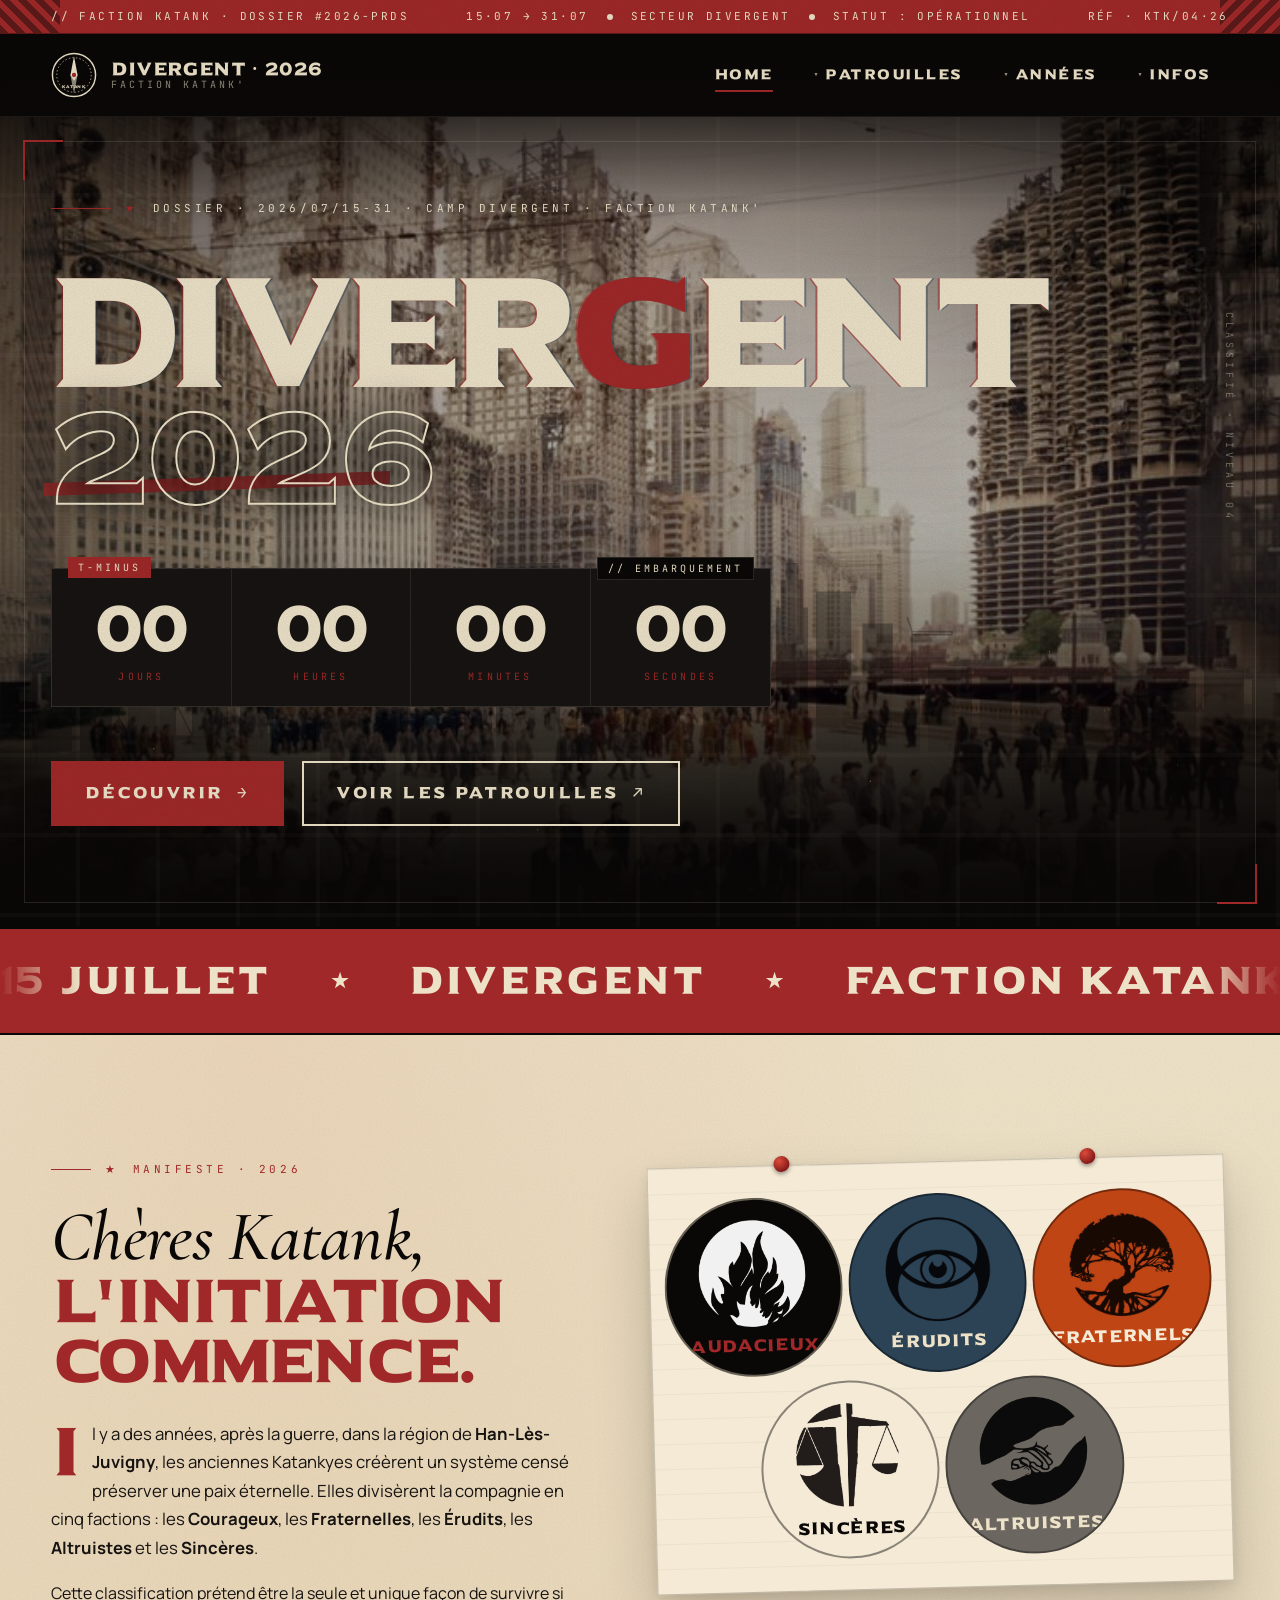
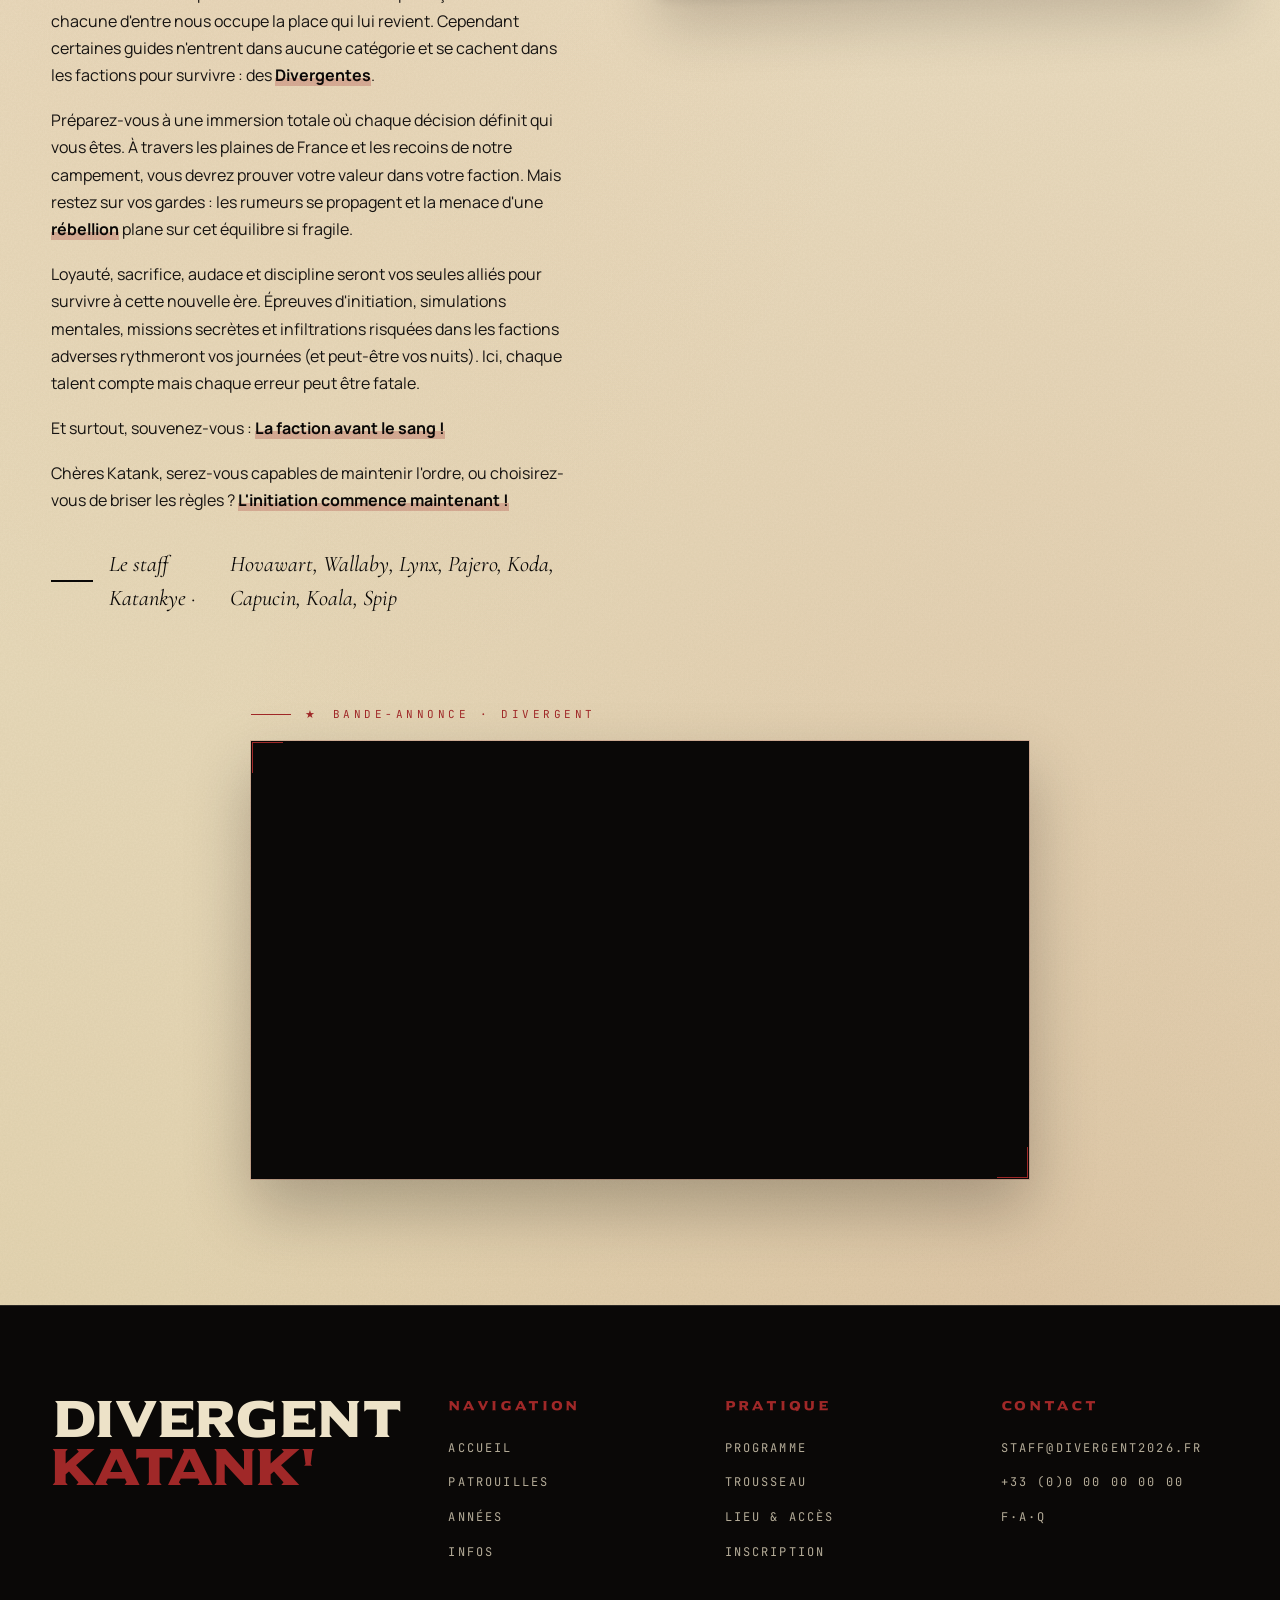
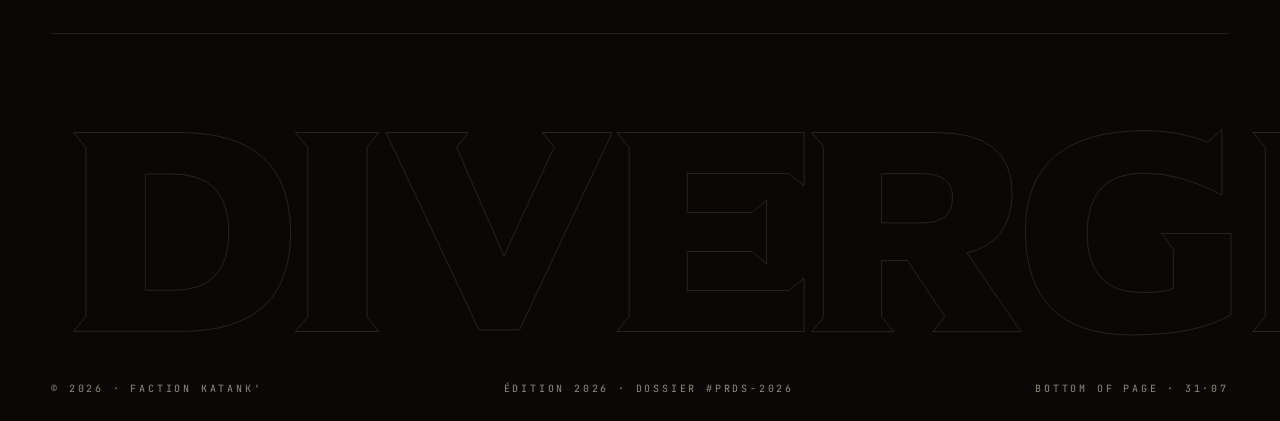
==== commit 7bb0f02a: "Footer : retire le tagline sous le brand" ====
--- a/index.html
+++ b/index.html
@@ -202,11 +202,11 @@
       <li class="nav-item">
         <a href="annees.html" class="nav-link" aria-haspopup="true" aria-expanded="false">Années</a>
         <div class="dropdown">
-          <a href="annee-1.html">1<sup>ère</sup> année <small>Recrues</small></a>
-          <a href="annee-2.html">2<sup>ème</sup> année <small>Initiés</small></a>
-          <a href="annee-3.html">3<sup>ème</sup> année <small>Coureurs</small></a>
-          <a href="annee-4.html">4<sup>ème</sup> année <small>Vétérans</small></a>
-          <a href="annee-5.html">5<sup>ème</sup> année <small>Doyens</small></a>
+          <a href="annee-1.html">1<sup>ère</sup> année</a>
+          <a href="annee-2.html">2<sup>ème</sup> année</a>
+          <a href="annee-3.html">3<sup>ème</sup> année</a>
+          <a href="annee-4.html">4<sup>ème</sup> année</a>
+          <a href="annee-5.html">5<sup>ème</sup> année</a>
         </div>
       </li>
 
@@ -524,9 +524,6 @@
     <div class="footer__top">
       <div>
         <h3 class="footer__brand">Divergent<br><em>Katank'</em></h3>
-        <p class="footer__tag">
-          Camp d'été · 15&nbsp;→&nbsp;31 juillet. Une faction. Un serment. Un seul Divergent.
-        </p>
       </div>
       <div class="footer__col">
         <h4>Navigation</h4>
--- a/css/style.css
+++ b/css/style.css
@@ -2319,23 +2319,34 @@
   line-height: 1.7;
 }
 
-/* ---------- Responsive ---------- */
+/* ============================================================
+   RESPONSIVE — tablet & mobile
+   ============================================================ */
+
+/* === TABLETTE (≤ 980px) === */
 @media (max-width: 980px) {
+  :root { --gutter: clamp(1rem, 4vw, 2rem); }
+
+  /* Header : retirer backdrop-filter qui casse le position:fixed du menu */
+  .site-header { backdrop-filter: none; }
+
+  /* Nav mobile : menu en plein écran */
   .nav-list {
     position: fixed;
-    inset: 76px 0 0 0;
+    inset: 72px 0 0 0;
     background: var(--ink);
     flex-direction: column;
     align-items: stretch;
-    padding: 24px var(--gutter);
+    padding: 20px var(--gutter) 60px;
     gap: 0;
     transform: translateX(100%);
     transition: transform .4s cubic-bezier(.2,.8,.2,1);
     overflow-y: auto;
+    z-index: 99;
   }
   .on-paper .nav-list { background: var(--bone); }
   .nav-list.is-open { transform: translateX(0); }
-  .nav-link { padding: 18px 0; font-size: 18px; border-bottom: 1px solid rgba(237,226,200,0.10); }
+  .nav-link { padding: 16px 0; font-size: 18px; border-bottom: 1px solid rgba(237,226,200,0.10); }
   .on-paper .nav-link { border-color: rgba(10,8,7,0.18); }
   .dropdown {
     position: static;
@@ -2351,33 +2362,311 @@
   .nav-item.is-open .dropdown { display: block; }
   .burger { display: block; }
 
-  .welcome__inner { grid-template-columns: 1fr; }
+  /* Layout en colonne unique */
+  .welcome__inner { grid-template-columns: 1fr; gap: 40px; }
   .stickers { position: static; max-width: 480px; margin: 0 auto; }
   .footer__top { grid-template-columns: 1fr 1fr; gap: 32px; }
   .staff__grid { grid-template-columns: repeat(2, 1fr); }
-  .info-grid { grid-template-columns: 1fr; }
-  .info-toc { position: static; }
+  .info-grid { grid-template-columns: 1fr; gap: 20px; }
+  .info-toc { position: static; padding: 18px; background: rgba(160,40,40,0.04); }
   .patrol-grid { grid-template-columns: 1fr; }
   .year-row { grid-template-columns: 70px 1fr 90px; }
   .year-row__loc { display: none; }
-  .year-detail__inner { grid-template-columns: 1fr; }
+  .year-detail__inner { grid-template-columns: 1fr; gap: 32px; }
   .photo-stack { position: static; }
-}
-
-@media (max-width: 640px) {
-  .top-tape { font-size: 9px; padding: 6px 12px; gap: 8px; }
+
+  /* Patrouilles */
+  .patrol-detail { grid-template-columns: 1fr; gap: 32px; padding-top: 40px; }
+  .patrol-photos { position: static; }
+  .patrol-hero__inner { grid-template-columns: 1fr; }
+  .patrol-hero__head {
+    flex-direction: column;
+    align-items: flex-start;
+    gap: 12px;
+  }
+  .patrol-hero__seal {
+    justify-self: start;
+    margin-top: 20px;
+    width: 140px;
+  }
+
+  /* Welcome video plus compacte */
+  .welcome__video { max-width: 100%; padding: 0; margin-top: 40px; }
+}
+
+/* === MOBILE (≤ 720px) === */
+@media (max-width: 720px) {
+  /* Top tape : compact */
+  .top-tape {
+    font-size: 9px;
+    padding: 5px 14px;
+    letter-spacing: 0.16em;
+  }
   .top-tape__center { display: none; }
-  .footer__top { grid-template-columns: 1fr; }
-  .staff__grid { grid-template-columns: 1fr 1fr; }
-  .countdown { grid-template-columns: 1fr 1fr; }
+  .top-tape::before, .top-tape::after { display: none; }
+
+  /* Header */
+  .nav { padding: 10px var(--gutter); gap: 12px; }
+  .logo { gap: 8px; }
+  .logo__mark { width: 32px; height: 32px; }
+  .logo__txt { font-size: 13px; line-height: 1.1; }
+  .logo__txt small { font-size: 8px; letter-spacing: 0.22em; }
+
+  /* HERO HOME */
+  .hero {
+    min-height: auto;
+    padding: 24px var(--gutter) 40px;
+    gap: 20px;
+  }
+  .hero__brackets { display: none; }
+  .hero__codeline { display: none; }
+  .hero__title { gap: 4px; }
+  .hero__paradis,
+  .hero__divergent {
+    font-size: clamp(2.4rem, 13vw, 3.6rem);
+    margin-left: -0.02em;
+    text-shadow: 0 0 30px rgba(0,0,0,0.5);
+    line-height: 0.92;
+    word-break: keep-all;
+    letter-spacing: -0.01em;
+  }
+  .hero__row2 { gap: 8px; }
+  .hero__year {
+    font-size: clamp(1.8rem, 9vw, 2.6rem);
+    -webkit-text-stroke-width: 1px;
+  }
+  .hero__year::after {
+    height: 8%;
+    bottom: 26%;
+  }
+  .hero__tagline {
+    font-size: 0.9rem;
+    padding: 8px 12px;
+    max-width: 100%;
+  }
+  .hero__meta { display: none; }
+
+  /* Countdown : 2x2 plus compact */
+  .countdown {
+    grid-template-columns: 1fr 1fr;
+    max-width: 100%;
+  }
+  .cd-cell {
+    padding: 12px 6px 10px;
+    border-right: 1px solid rgba(237,226,200,0.10);
+  }
   .cd-cell:nth-child(2) { border-right: 0; }
   .cd-cell:nth-child(1), .cd-cell:nth-child(2) { border-bottom: 1px solid rgba(237,226,200,0.10); }
+  .cd-num { font-size: clamp(1.6rem, 7vw, 2.2rem); }
+  .cd-lbl { font-size: 8px; letter-spacing: 0.2em; margin-top: 4px; }
+  .countdown::before, .countdown::after { font-size: 8px; padding: 2px 8px; top: -10px; }
+
+  /* CTAs */
+  .cta-row { gap: 10px; }
+  .btn {
+    padding: 12px 18px;
+    font-size: 12px;
+    letter-spacing: 0.14em;
+  }
+
+  /* Marquee plus discrète */
+  .marquee__track {
+    font-size: clamp(0.9rem, 3.5vw, 1.3rem);
+    gap: 24px;
+    padding: 10px 0;
+  }
+  .marquee__item { gap: 24px; }
+  .marquee__star { width: 10px; height: 10px; }
+
+  /* Welcome — texte plus compact */
+  .welcome { padding: 50px var(--gutter); }
+  .welcome__label { font-size: 9px; letter-spacing: 0.22em; margin-bottom: 14px; }
+  .welcome__title {
+    font-size: clamp(1.6rem, 6.5vw, 2.2rem);
+    margin-bottom: 18px;
+  }
+  .welcome__lead { font-size: 0.95rem; line-height: 1.65; }
+  .welcome__lead::first-letter { font-size: 2.8em; margin-right: 8px; }
+  .welcome__body p { font-size: 0.95rem; line-height: 1.65; margin-bottom: 14px; }
+  .welcome__signature { font-size: 1.1rem; margin-top: 22px; }
+
+  /* Stickers / factions */
+  .stickers__sheet {
+    aspect-ratio: 1 / 1.1;
+    padding: 14px;
+    transform: rotate(-1deg);
+  }
+  .stickers__grid--five {
+    grid-template-columns: 1fr 1fr;
+    gap: 12px;
+    align-content: start;
+  }
+  .stickers__grid--five .sticker { grid-column: auto; }
+  .stickers__grid--five .sticker:nth-child(4) { grid-column: auto; }
+  /* 5e sticker centré sur sa propre ligne */
+  .stickers__grid--five .sticker:nth-child(5) {
+    grid-column: 1 / -1;
+    width: 50%;
+    margin: 0 auto;
+  }
+  .sticker--faction {
+    padding: 10px;
+    gap: 6px;
+    border-width: 2px;
+    aspect-ratio: 1;
+  }
+  .sticker--faction svg,
+  .sticker--faction img { width: 48%; height: 48%; }
+  .sticker--faction span {
+    font-size: 0.7rem;
+    letter-spacing: 0.08em;
+    line-height: 1;
+  }
+
+  /* Page hero (interior pages) */
+  .page-hero { padding: 50px var(--gutter) 40px; }
+  .page-hero__crumbs { font-size: 9px; letter-spacing: 0.2em; }
+  .page-hero__title { font-size: clamp(2.5rem, 12vw, 5rem); line-height: 0.9; }
+  .page-hero__desc { font-size: 1rem; padding-left: 16px; }
+
+  /* Patrouille hero */
+  .patrol-hero { padding: 40px var(--gutter) 30px; }
+  .patrol-hero__name { font-size: clamp(3rem, 14vw, 5.5rem); line-height: 0.9; }
+  .patrol-hero__subtitle { font-size: 10px; letter-spacing: 0.25em; }
+  .patrol-hero__seal { width: 110px; margin-top: 12px; }
+  .patrol-hero__head { padding-bottom: 16px; margin-bottom: 24px; }
+  .patrol-hero__crumbs, .patrol-hero__faction { font-size: 9px; letter-spacing: 0.22em; }
+
+  /* Patrol detail / prose */
+  .patrol-detail { padding: 30px var(--gutter) 60px; }
+  .patrol-prose__lead { font-size: 1.05rem !important; }
+  .patrol-prose__lead::first-letter { font-size: 3em; margin-right: 8px; }
+  .patrol-prose p { font-size: 1rem; }
+  .patrol-prose__quote { font-size: 1.15rem !important; padding: 16px 0 16px 18px; }
+  .patrol-photos--gallery { grid-template-columns: 1fr; gap: 16px; }
+  .patrol-photo--full { aspect-ratio: 16 / 9; }
+  .patrol-photo--rotate-l, .patrol-photo--rotate-r { transform: rotate(0); }
+
+  /* Année detail */
+  .year-detail { padding: 30px var(--gutter) 60px; }
+  .year-detail__quote { font-size: 1.2rem; padding-left: 18px; }
+  .year-detail__msg p { font-size: 1rem; }
+  .photo-stack--two { grid-template-columns: 1fr; gap: 16px; }
+  .photo-slot--rotate-l, .photo-slot--rotate-r { transform: rotate(0); }
+
+  /* Year tier (overview) */
+  .year-tier-grid { grid-template-columns: 1fr; }
+  .year-tier { min-height: 220px; padding: 24px 20px 22px; }
+  .year-tier__num { font-size: clamp(3.5rem, 15vw, 5rem); }
+
+  /* Info section */
+  .info-section { padding: 40px 0 32px; }
+  .info-section[data-stamp]::before { width: 22px; }
+  .info-section h2 { font-size: clamp(1.6rem, 6vw, 2.2rem); }
+  .info-section h3 { font-size: 1rem; letter-spacing: 0.14em; }
+  .info-section p { font-size: 1rem; }
+  .info-section ul.tick li { font-size: 0.95rem; padding-left: 24px; }
+
+  /* Stat row + timeline */
   .stat-row { grid-template-columns: 1fr 1fr; }
   .stat-row > div:nth-child(2) { border-right: 0; }
   .stat-row > div:nth-child(1), .stat-row > div:nth-child(2) { border-bottom: 1px solid rgba(10,8,7,0.20); }
-  .hero__divergent { font-size: clamp(4rem, 22vw, 7rem); }
-  .stickers__grid { grid-template-columns: repeat(3, 1fr); }
+  .stat-row__num { font-size: clamp(1.6rem, 6vw, 2.4rem); }
   .timeline { grid-template-columns: 1fr 1fr; }
+  .timeline__title { font-size: 1.1rem; }
+  .timeline__desc { font-size: 0.85rem; }
+
+  /* Staff Katank' (home) */
+  .staff { padding: 60px var(--gutter); }
+  .staff__head { gap: 16px; margin-bottom: 32px; }
+  .staff__grid { grid-template-columns: 1fr 1fr; }
+  .staff-card { padding: 22px 18px 18px; min-height: 200px; }
+  .staff-card__name { font-size: 1.3rem; }
+  .staff-card__emblem { width: 50px; height: 50px; margin-bottom: 14px; }
+  .staff-card__animal { font-size: 0.75rem; }
+
+  /* Staff contacts (infos) */
+  .staff-contacts { grid-template-columns: 1fr; }
+  .staff-contact { padding: 18px 16px 16px; }
+
+  /* Footer */
+  .footer { padding: 50px var(--gutter) 20px; }
+  .footer__top { grid-template-columns: 1fr; gap: 24px; padding-bottom: 32px; }
+  .footer__brand { font-size: clamp(1.8rem, 7vw, 2.4rem); }
+  .footer__bigword { font-size: clamp(3.5rem, 18vw, 8rem); margin-top: 40px; }
+  .footer__bottom { font-size: 9px; gap: 8px; }
+  .footer__col h4 { font-size: 11px; }
+  .footer__col a { font-size: 11px; }
+
+  /* Section title (big stencil headers) */
+  .section-title { font-size: clamp(1.8rem, 7vw, 2.6rem); }
+  .section-eyebrow { font-size: 9px; letter-spacing: 0.22em; }
+
+  /* Faq + lyrics */
+  .faq-item summary { font-size: 1rem; }
+  .lyrics { padding: 18px 20px; font-size: 1rem; }
+  .lyrics__refrain { padding-left: 12px; }
+
+  /* Welcome video */
+  .welcome__video { padding: 0; margin: 40px 0 0; }
+
+  /* Documents links */
+  .doc-link { font-size: 11px; padding: 7px 12px 7px 10px; }
+
+  /* Big titles outline */
+  .hero__codeline { display: none; }
+  .hero__brackets { display: none; }
+}
+
+/* === SMALL MOBILE (≤ 480px) === */
+@media (max-width: 480px) {
+  .top-tape > span:first-child,
+  .top-tape > span:last-child { font-size: 8px; letter-spacing: 0.14em; }
+  .logo__txt small { display: none; }
+
+  .hero {
+    padding: 20px var(--gutter) 32px;
+  }
+  .hero__paradis, .hero__divergent { font-size: clamp(2rem, 12vw, 3rem); }
+  .hero__year { font-size: clamp(1.5rem, 8vw, 2.2rem); }
+  .hero__tagline { font-size: 0.85rem; }
+
+  .cd-cell { padding: 10px 4px 8px; }
+  .cd-num { font-size: clamp(1.4rem, 6vw, 2rem); }
+
+  .timeline { grid-template-columns: 1fr; }
+  .stat-row { grid-template-columns: 1fr 1fr; }
+  .stat-row__num { font-size: clamp(1.4rem, 6vw, 2rem); }
+
+  .btn { width: 100%; justify-content: center; padding: 12px 16px; }
+  .cta-row { flex-direction: column; align-items: stretch; }
+
+  /* Patrouilles */
+  .patrol-hero__name { font-size: clamp(2.4rem, 12vw, 4rem); }
+  .patrol-hero__seal { width: 90px; }
+  .patrol-prose__lead { font-size: 1rem !important; }
+  .patrol-prose__quote { font-size: 1.05rem !important; }
+  .patrol-prose p { font-size: 0.95rem; }
+
+  /* Page hero */
+  .page-hero__title { font-size: clamp(2rem, 10vw, 3.5rem); }
+  .page-hero__desc { font-size: 0.95rem; }
+
+  /* Welcome */
+  .welcome__title { font-size: clamp(1.4rem, 6vw, 2rem); }
+  .welcome__lead { font-size: 0.92rem; }
+  .welcome__body p { font-size: 0.92rem; }
+
+  /* Year tier */
+  .year-tier__num { font-size: clamp(3rem, 14vw, 4rem); }
+  .year-tier__name { font-size: 1.1rem; }
+
+  /* Info */
+  .info-section h2 { font-size: clamp(1.4rem, 5.5vw, 1.9rem); }
+  .info-section p { font-size: 0.95rem; }
+
+  /* Footer */
+  .footer__brand { font-size: clamp(1.6rem, 6vw, 2rem); }
 }
 
 /* ---------- Reveal animation ---------- */
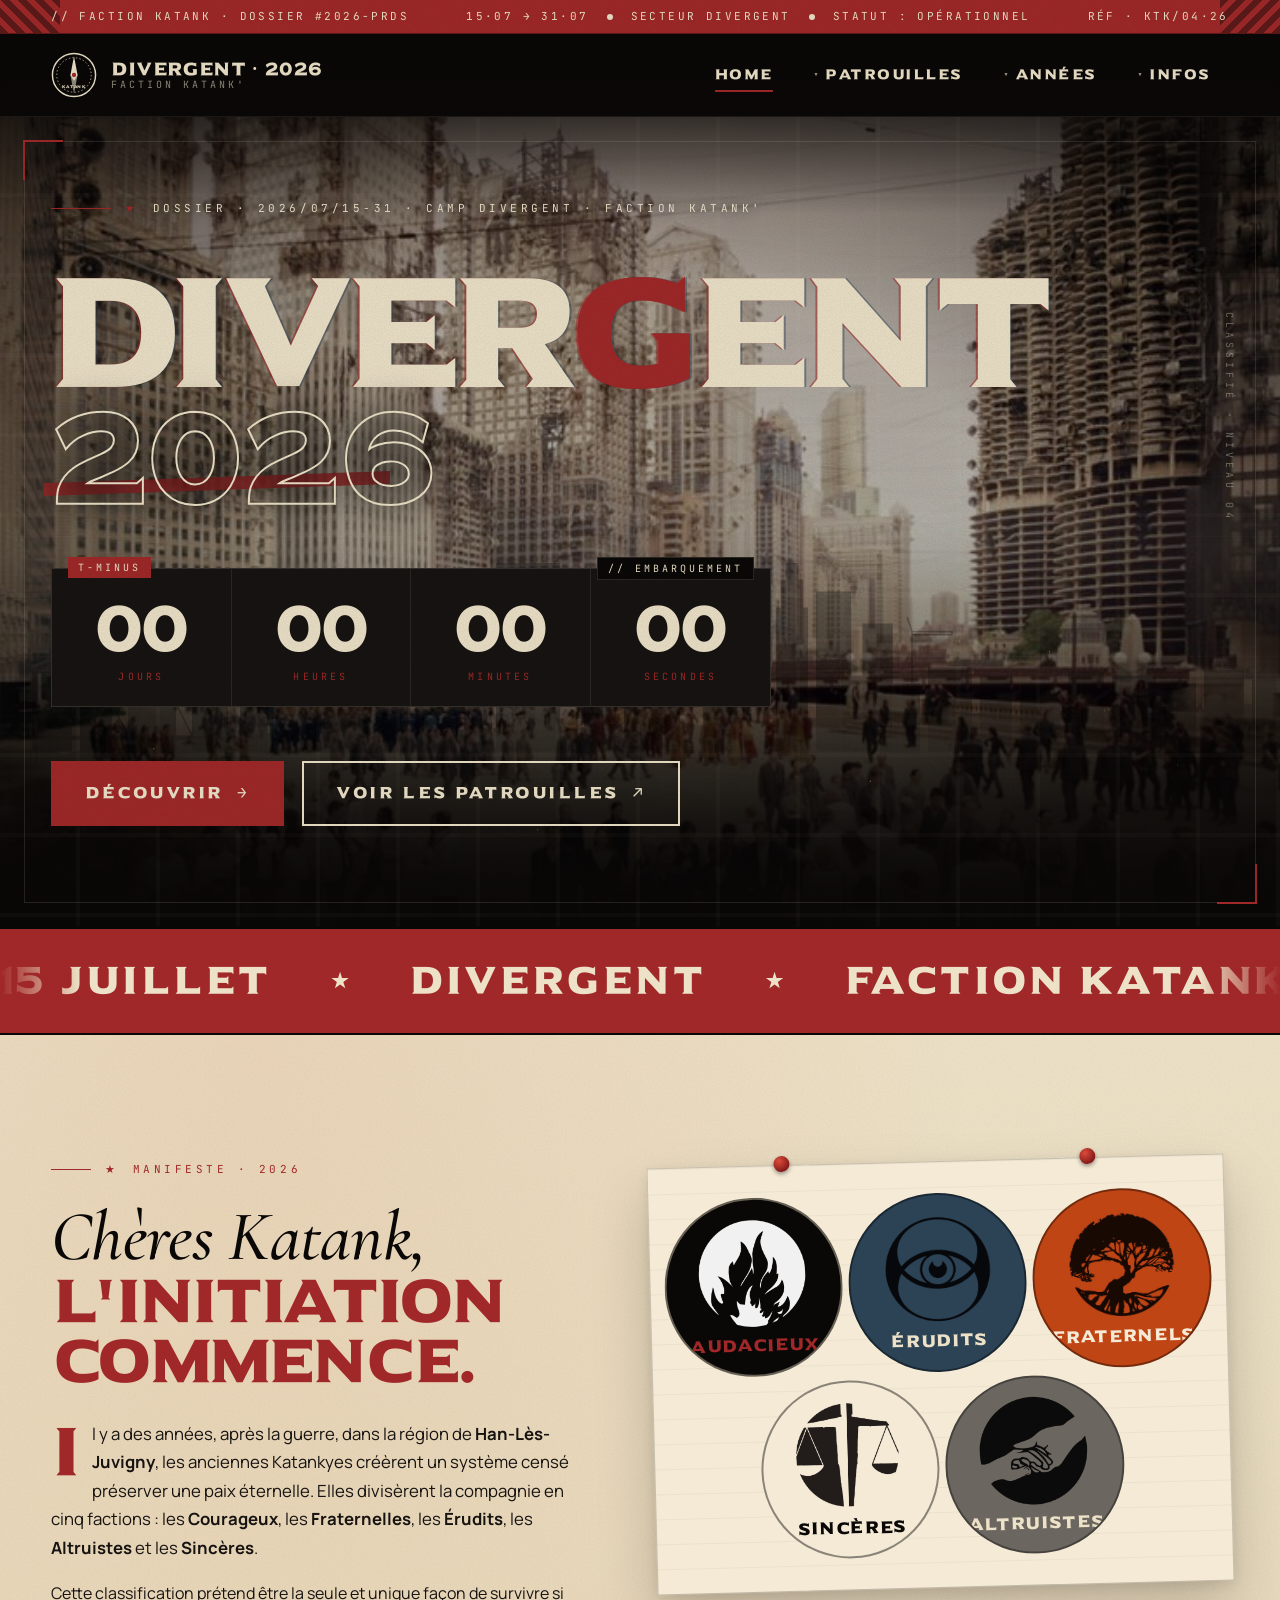
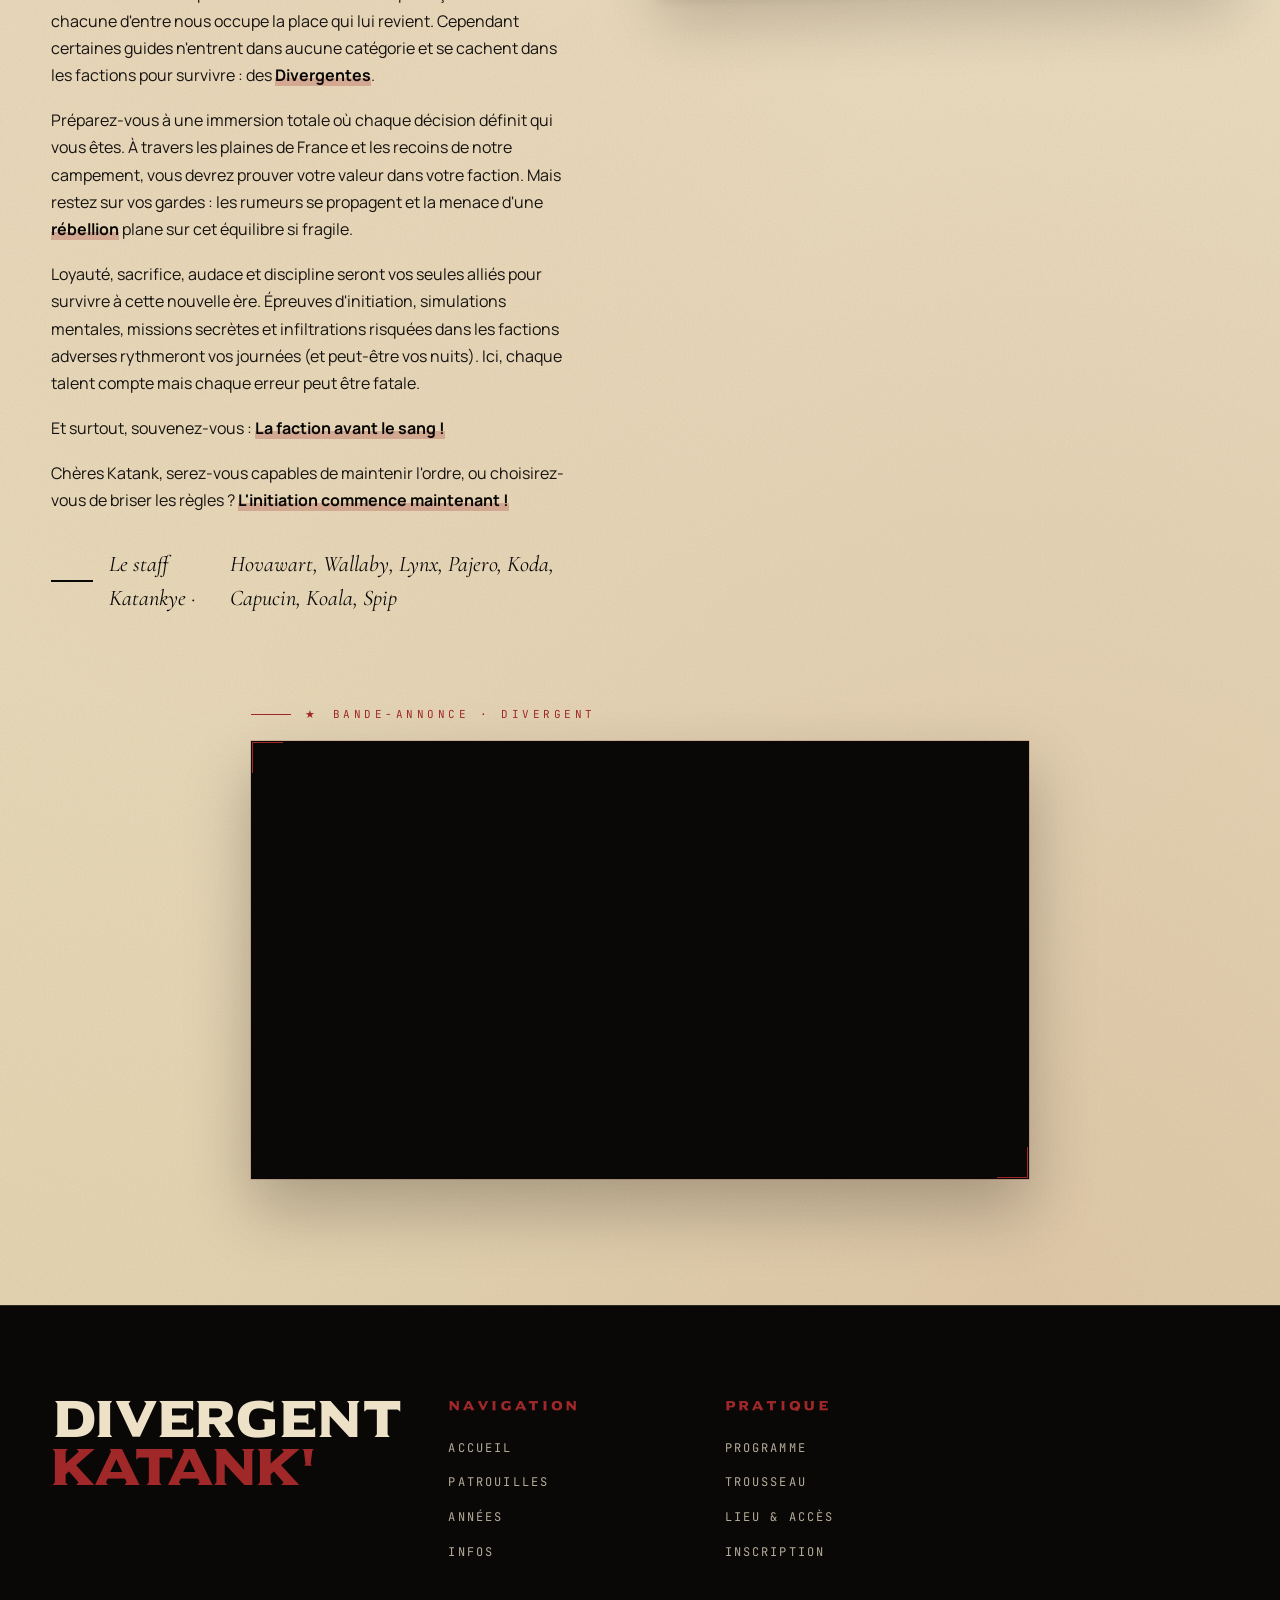
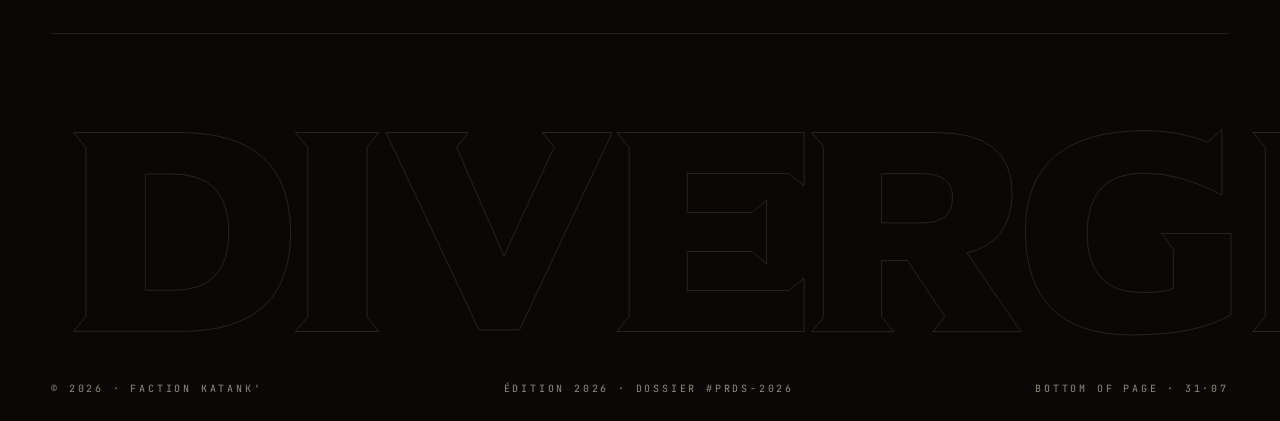
==== commit d79a7744: "Ajoute photos echelons 2 a 5 + nettoyage footer Contact Co-Authored-By: Claude Opus 4.7 (1M context)" ====
--- a/index.html
+++ b/index.html
@@ -543,14 +543,6 @@
           <li><a href="infos.html#inscription">Inscription</a></li>
         </ul>
       </div>
-      <div class="footer__col">
-        <h4>Contact</h4>
-        <ul>
-          <li><a href="mailto:staff@divergent2026.fr">staff@divergent2026.fr</a></li>
-          <li><a href="tel:+33000000000">+33 (0)0 00 00 00 00</a></li>
-          <li><a href="infos.html#faq">F·A·Q</a></li>
-        </ul>
-      </div>
     </div>
 
     <div class="footer__bigword" aria-hidden="true">DIVERGENT</div>
